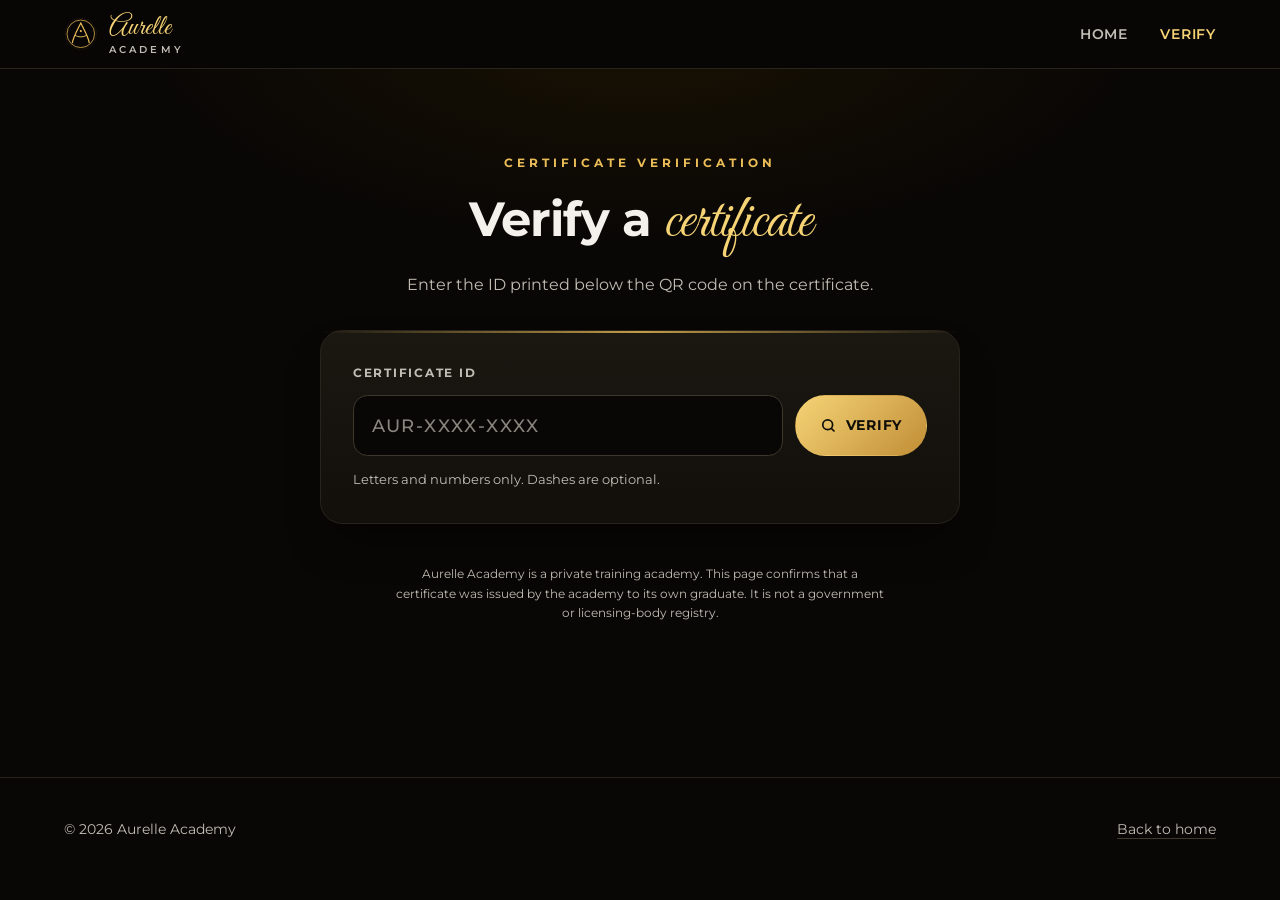
==== verify/index.html @ fe222382 "feat: complete Aurelle Academy website and credential verification portal" ====
<!DOCTYPE html>
<html lang="en" dir="ltr">
<head>
  <meta charset="UTF-8">
  <meta name="viewport" content="width=device-width, initial-scale=1">
  <title>Certificate Verification | Aurelle Academy</title>
  <meta name="description" content="Verify an Aurelle Academy certificate by entering the ID printed below the QR code.">
  <meta name="robots" content="noindex">
  <meta name="theme-color" content="#161412">
  <link rel="icon" href="../assets/img/favicon.svg" type="image/svg+xml">
  <link rel="preload" href="../assets/fonts/montserrat-var.woff2" as="font" type="font/woff2" crossorigin>
  <link rel="stylesheet" href="../assets/css/core.css">
  <link rel="stylesheet" href="../assets/css/components.css">
  <link rel="stylesheet" href="../assets/css/verify.css">
</head>
<body>
  <a class="skip-link" href="#main">Skip to content</a>

  <header class="site-header">
    <div class="container site-header__row">
      <a class="wordmark" href="../" aria-label="Aurelle Academy home">
        <svg class="wordmark__mark" viewBox="0 0 100 100" fill="none" aria-hidden="true">
          <circle cx="50" cy="50" r="46" stroke="currentColor" stroke-opacity="0.35" stroke-width="1.5" stroke-dasharray="2 3"/>
          <circle cx="50" cy="50" r="41" stroke="currentColor" stroke-width="2.2"/>
          <path d="M50 18 C43 32, 28 58, 25 76" stroke="currentColor" stroke-width="3.6" stroke-linecap="round"/>
          <path d="M50 18 C57 32, 72 58, 75 76" stroke="currentColor" stroke-width="3.6" stroke-linecap="round"/>
          <path d="M33 55 Q50 64 67 55" stroke="currentColor" stroke-width="2.8" stroke-linecap="round"/>
          <circle cx="50" cy="42" r="3.2" fill="currentColor"/>
        </svg>
        <span class="wordmark__text">
          <span class="wordmark__name">Aurelle</span>
          <span class="wordmark__sub">Academy</span>
        </span>
      </a>
      <nav class="nav" aria-label="Primary">
        <a href="../">Home</a>
        <a href="./" aria-current="page">Verify</a>
      </nav>
    </div>
  </header>

  <main id="main" class="verify">
    <div class="container verify__wrap">
      <span class="eyebrow">Certificate verification</span>
      <h1 class="verify__title">Verify a <span class="script">certificate</span></h1>
      <p class="verify__lead">Enter the ID printed below the QR code on the certificate.</p>

      <form id="verify-form" class="card verify__form" novalidate>
        <label for="cert-id" class="verify__label">Certificate ID</label>
        <div class="verify__row">
          <input
            id="cert-id"
            class="verify__input"
            type="text"
            inputmode="text"
            autocomplete="off"
            autocapitalize="characters"
            spellcheck="false"
            maxlength="20"
            placeholder="AUR-XXXX-XXXX"
            aria-describedby="cert-hint cert-status"
            required
          >
          <button id="verify-btn" class="btn btn--gold" type="submit">
            <svg viewBox="0 0 24 24" fill="none" stroke="currentColor" stroke-width="2.4" stroke-linecap="round" stroke-linejoin="round" aria-hidden="true"><circle cx="11" cy="11" r="7"/><path d="m20 20-3.5-3.5"/></svg>
            Verify
          </button>
        </div>
        <p id="cert-hint" class="verify__hint">Letters and numbers only. Dashes are optional.</p>
        <p id="cert-status" class="visually-hidden" role="status" aria-live="polite"></p>
      </form>

      <section id="result" class="result" aria-live="polite" hidden></section>

      <p class="disclaimer">
        Aurelle Academy is a private training academy. This page confirms that a certificate was issued by the academy
        to its own graduate. It is not a government or licensing-body registry.
      </p>
    </div>
  </main>

  <footer class="site-footer">
    <div class="container site-footer__row">
      <p>&copy; 2026 Aurelle Academy</p>
      <a href="../">Back to home</a>
    </div>
  </footer>

  <script src="../assets/js/verify.js" defer></script>
</body>
</html>
---- assets/css/core.css ----
/* core.css - design tokens, font faces, reset, layout primitives.
   Palette: charcoal + gold (OKLCH). Text/background pairs target WCAG AAA (>= 7:1). */

@font-face {
  font-family: "Montserrat";
  src: url("../fonts/montserrat-var.woff2") format("woff2");
  font-weight: 100 900;
  font-style: normal;
  font-display: swap;
}

@font-face {
  font-family: "Great Vibes";
  src: url("../fonts/great-vibes.woff2") format("woff2");
  font-weight: 400;
  font-style: normal;
  font-display: swap;
}

:root {
  color-scheme: dark;

  --bg-0: oklch(0.13 0.008 85);
  --bg-1: oklch(0.17 0.01 85);
  --bg-2: oklch(0.21 0.012 85);
  --line: oklch(0.34 0.02 85);
  --line-soft: oklch(0.26 0.015 85);

  --text: oklch(0.96 0.008 85);
  --text-muted: oklch(0.80 0.012 85);

  --gold: oklch(0.82 0.13 85);
  --gold-strong: oklch(0.88 0.12 90);
  --gold-deep: oklch(0.68 0.12 78);
  --gold-glow: oklch(0.82 0.13 85 / 0.22);
  --on-gold: oklch(0.16 0.01 85);

  --ok: oklch(0.82 0.16 150);
  --ok-bg: oklch(0.82 0.16 150 / 0.12);
  --bad: oklch(0.80 0.14 25);
  --bad-bg: oklch(0.80 0.14 25 / 0.12);

  --font-ui: "Montserrat", system-ui, -apple-system, "Segoe UI", Roboto, sans-serif;
  --font-script: "Great Vibes", "Snell Roundhand", cursive;

  --radius-s: 0.5rem;
  --radius-m: 0.9rem;
  --radius-l: 1.4rem;
  --ease: cubic-bezier(0.16, 1, 0.3, 1);
  --shadow-card: 0 24px 48px -20px oklch(0 0 0 / 0.7);
  --container: 72rem;
  --gutter: clamp(1rem, 4vw, 2rem);
}

*,
*::before,
*::after {
  box-sizing: border-box;
}

* {
  margin: 0;
}

html {
  scroll-behavior: smooth;
  -webkit-text-size-adjust: 100%;
}

body {
  min-height: 100dvh;
  background: var(--bg-0);
  color: var(--text);
  font-family: var(--font-ui);
  font-size: 1rem;
  line-height: 1.65;
  -webkit-font-smoothing: antialiased;
  text-rendering: optimizeLegibility;
}

img,
svg {
  display: block;
  max-width: 100%;
}

a {
  color: inherit;
}

:focus-visible {
  outline: 3px solid var(--gold-strong);
  outline-offset: 3px;
  border-radius: 4px;
}

.skip-link {
  position: absolute;
  left: 1rem;
  top: -4rem;
  background: var(--gold);
  color: var(--on-gold);
  padding: 0.6rem 1rem;
  border-radius: var(--radius-s);
  font-weight: 700;
  z-index: 100;
}

.skip-link:focus {
  top: 1rem;
}

.container {
  width: min(100% - 2 * var(--gutter), var(--container));
  margin-inline: auto;
}

.visually-hidden {
  position: absolute;
  width: 1px;
  height: 1px;
  margin: -1px;
  padding: 0;
  overflow: hidden;
  clip-path: inset(50%);
  white-space: nowrap;
}

bdi {
  unicode-bidi: isolate;
}

@media (prefers-reduced-motion: reduce) {
  html {
    scroll-behavior: auto;
  }

  *,
  *::before,
  *::after {
    animation-duration: 0.01ms !important;
    animation-iteration-count: 1 !important;
    transition-duration: 0.01ms !important;
  }
}
---- assets/css/components.css ----
/* components.css - shared components: header, buttons, cards, footer, wordmark. */

/* ---------- Header ---------- */
.site-header {
  position: sticky;
  top: 0;
  z-index: 50;
  background: oklch(0.13 0.008 85 / 0.82);
  backdrop-filter: blur(14px);
  border-bottom: 1px solid var(--line-soft);
}

.site-header__row {
  display: flex;
  align-items: center;
  justify-content: space-between;
  gap: 1rem;
  min-height: 4.25rem;
}

.wordmark {
  display: inline-flex;
  align-items: center;
  gap: 0.7rem;
  text-decoration: none;
}

.wordmark__mark {
  width: 2.1rem;
  height: 2.1rem;
  color: var(--gold);
  flex: none;
}

.wordmark__text {
  display: flex;
  flex-direction: column;
  line-height: 1.1;
}

.wordmark__name {
  font-family: var(--font-script);
  font-size: 1.7rem;
  color: var(--gold-strong);
}

.wordmark__sub {
  font-size: 0.62rem;
  font-weight: 600;
  letter-spacing: 0.32em;
  text-transform: uppercase;
  color: var(--text-muted);
}

.nav {
  display: flex;
  align-items: center;
  gap: clamp(0.9rem, 2.5vw, 2rem);
}

.nav a {
  text-decoration: none;
  font-size: 0.85rem;
  font-weight: 600;
  letter-spacing: 0.06em;
  text-transform: uppercase;
  color: var(--text-muted);
  transition: color 0.2s var(--ease);
}

.nav a:hover,
.nav a[aria-current="page"] {
  color: var(--gold-strong);
}

@media (max-width: 40rem) {
  .nav a:not(.btn) {
    display: none;
  }
}

/* ---------- Buttons ---------- */
.btn {
  display: inline-flex;
  align-items: center;
  justify-content: center;
  gap: 0.55rem;
  padding: 0.85rem 1.5rem;
  min-height: 2.75rem;
  border-radius: 999px;
  border: 1px solid transparent;
  font: inherit;
  font-size: 0.88rem;
  font-weight: 700;
  letter-spacing: 0.05em;
  text-transform: uppercase;
  text-decoration: none;
  cursor: pointer;
  transition: transform 0.25s var(--ease), box-shadow 0.25s var(--ease), background 0.25s var(--ease);
}

.btn svg {
  width: 1.05rem;
  height: 1.05rem;
}

.btn--gold {
  background: linear-gradient(135deg, var(--gold-strong), var(--gold-deep));
  color: var(--on-gold);
}

.btn--gold:hover {
  transform: translateY(-2px);
  box-shadow: 0 12px 28px var(--gold-glow);
}

.btn--ghost {
  background: transparent;
  color: var(--text);
  border-color: var(--line);
}

.btn--ghost:hover {
  border-color: var(--gold);
  color: var(--gold-strong);
}

.btn--sm {
  padding: 0.55rem 1.1rem;
  font-size: 0.78rem;
}

/* ---------- Cards ---------- */
.card {
  position: relative;
  background: linear-gradient(180deg, var(--bg-2), var(--bg-1));
  border: 1px solid var(--line-soft);
  border-radius: var(--radius-l);
  padding: clamp(1.4rem, 3vw, 2rem);
  box-shadow: var(--shadow-card);
}

.card::before {
  content: "";
  position: absolute;
  inset: 0 0 auto 0;
  height: 2px;
  border-radius: var(--radius-l) var(--radius-l) 0 0;
  background: linear-gradient(90deg, transparent, var(--gold), transparent);
  opacity: 0.8;
}

/* ---------- Typography helpers ---------- */
.eyebrow {
  display: inline-block;
  font-size: 0.74rem;
  font-weight: 700;
  letter-spacing: 0.34em;
  text-transform: uppercase;
  color: var(--gold);
  margin-bottom: 1rem;
}

.script {
  font-family: var(--font-script);
  font-weight: 400;
  color: var(--gold-strong);
}

/* ---------- Footer ---------- */
.site-footer {
  border-top: 1px solid var(--line-soft);
  padding-block: 2.5rem;
  color: var(--text-muted);
  font-size: 0.85rem;
}

.site-footer__row {
  display: flex;
  flex-wrap: wrap;
  align-items: center;
  justify-content: space-between;
  gap: 1rem;
}

.site-footer a {
  text-decoration-color: var(--line);
  text-underline-offset: 4px;
}

.site-footer a:hover {
  color: var(--gold-strong);
}

.disclaimer {
  margin-top: 1.25rem;
  font-size: 0.78rem;
  line-height: 1.6;
  color: var(--text-muted);
  max-width: 62ch;
}
---- assets/css/verify.css ----
/* verify.css - verification page. */

.verify {
  padding-block: clamp(2.5rem, 7vw, 5rem);
  background:
    radial-gradient(ellipse 60% 45% at 50% -5%, oklch(0.30 0.07 85 / 0.30), transparent 65%),
    var(--bg-0);
  min-height: calc(100dvh - 12rem);
}

.verify__wrap {
  max-width: 40rem;
  text-align: center;
}

.verify__title {
  font-size: clamp(2rem, 6vw, 3rem);
  font-weight: 700;
  letter-spacing: -0.02em;
  line-height: 1.1;
}

.verify__title .script {
  font-size: 1.25em;
  font-weight: 400;
}

.verify__lead {
  margin-top: 1rem;
  color: var(--text-muted);
}

.verify__form {
  margin-top: 2rem;
  text-align: left;
}

.verify__label {
  display: block;
  margin-bottom: 0.7rem;
  font-size: 0.78rem;
  font-weight: 700;
  letter-spacing: 0.14em;
  text-transform: uppercase;
  color: var(--text-muted);
}

.verify__row {
  display: flex;
  gap: 0.75rem;
}

.verify__input {
  flex: 1;
  min-width: 0;
  padding: 0.95rem 1.1rem;
  min-height: 3rem;
  border-radius: var(--radius-m);
  border: 1px solid var(--line);
  background: var(--bg-0);
  color: var(--text);
  font: inherit;
  font-size: 1.1rem;
  font-weight: 600;
  letter-spacing: 0.12em;
  text-transform: uppercase;
  font-variant-numeric: tabular-nums;
  transition: border-color 0.2s var(--ease), box-shadow 0.2s var(--ease);
}

.verify__input::placeholder {
  color: oklch(0.62 0.01 85);
  letter-spacing: 0.08em;
  font-weight: 500;
}

.verify__input:focus {
  outline: none;
  border-color: var(--gold);
  box-shadow: 0 0 0 4px var(--gold-glow);
}

.verify__input[aria-invalid="true"] {
  border-color: var(--bad);
}

.verify__hint {
  margin-top: 0.8rem;
  font-size: 0.82rem;
  color: var(--text-muted);
}

.btn[disabled] {
  opacity: 0.6;
  cursor: progress;
  transform: none;
  box-shadow: none;
}

@media (max-width: 30rem) {
  .verify__row {
    flex-direction: column;
  }
}

/* ---------- Result ---------- */
.result {
  margin-top: 1.5rem;
  text-align: left;
  animation: result-in 0.4s var(--ease) both;
}

@keyframes result-in {
  from {
    opacity: 0;
    transform: translateY(0.8rem);
  }

  to {
    opacity: 1;
    transform: none;
  }
}

.result__status {
  display: inline-flex;
  align-items: center;
  gap: 0.55rem;
  padding: 0.4rem 0.95rem;
  border-radius: 999px;
  font-size: 0.8rem;
  font-weight: 700;
  letter-spacing: 0.1em;
  text-transform: uppercase;
}

.result__status svg {
  width: 1rem;
  height: 1rem;
}

.result__status--ok {
  color: var(--ok);
  background: var(--ok-bg);
  border: 1px solid oklch(0.82 0.16 150 / 0.4);
}

.result__status--bad {
  color: var(--bad);
  background: var(--bad-bg);
  border: 1px solid oklch(0.80 0.14 25 / 0.4);
}

.result__name {
  margin-top: 1.4rem;
  font-family: var(--font-script);
  font-size: clamp(2.4rem, 8vw, 3.4rem);
  line-height: 1.1;
  color: var(--gold-strong);
  overflow-wrap: anywhere;
}

.result__course {
  margin-top: 0.4rem;
  font-size: 1.1rem;
  font-weight: 600;
}

.result__grid {
  display: grid;
  grid-template-columns: repeat(auto-fit, minmax(10rem, 1fr));
  gap: 1.1rem;
  margin-top: 1.6rem;
  padding-top: 1.4rem;
  border-top: 1px solid var(--line-soft);
}

.result__label {
  display: block;
  font-size: 0.72rem;
  font-weight: 700;
  letter-spacing: 0.14em;
  text-transform: uppercase;
  color: var(--text-muted);
}

.result__value {
  display: block;
  margin-top: 0.2rem;
  font-weight: 600;
  font-variant-numeric: tabular-nums;
}

.result__msg {
  margin-top: 1rem;
  color: var(--text-muted);
}

.verify .disclaimer {
  margin-inline: auto;
  margin-top: 2.5rem;
  text-align: center;
}
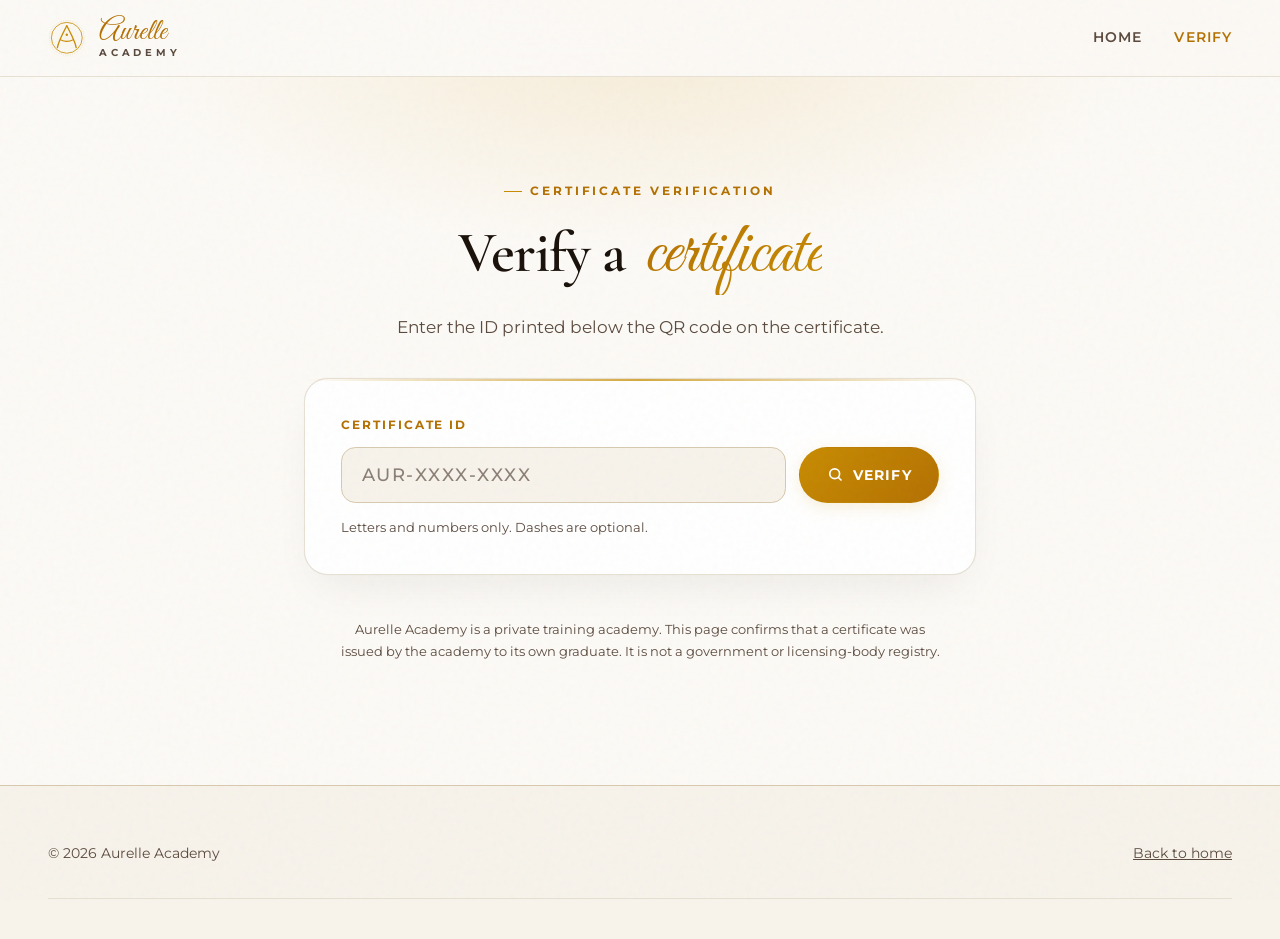
==== commit ef19804d: "feat(editorial): elevate brand portal with living editorial photography, Lenis inertia scroll, and 3" ====
--- a/verify/index.html
+++ b/verify/index.html
@@ -14,6 +14,7 @@
   <link rel="stylesheet" href="../assets/css/verify.css">
 </head>
 <body>
+  <div class="grain-overlay" aria-hidden="true"></div>
   <a class="skip-link" href="#main">Skip to content</a>
 
   <header class="site-header">
--- a/assets/css/core.css
+++ b/assets/css/core.css
@@ -1,10 +1,19 @@
-/* core.css - design tokens, font faces, reset, layout primitives.
-   Palette: charcoal + gold (OKLCH). Text/background pairs target WCAG AAA (>= 7:1). */
+/* core.css - Aurelle Academy Design System
+   Aesthetic: Luxury Ivory & Champagne (Haute Couture Editorial)
+   All text/background pairs strictly comply with WCAG AAA (>= 7:1 for body text). */
+
+@font-face {
+  font-family: "Cormorant Garamond";
+  src: url("../fonts/cormorant-var.woff2") format("woff2");
+  font-weight: 300 700;
+  font-style: normal;
+  font-display: swap;
+}
 
 @font-face {
   font-family: "Montserrat";
   src: url("../fonts/montserrat-var.woff2") format("woff2");
-  font-weight: 100 900;
+  font-weight: 300 900;
   font-style: normal;
   font-display: swap;
 }
@@ -18,38 +27,49 @@
 }
 
 :root {
-  color-scheme: dark;
+  color-scheme: light;
 
-  --bg-0: oklch(0.13 0.008 85);
-  --bg-1: oklch(0.17 0.01 85);
-  --bg-2: oklch(0.21 0.012 85);
-  --line: oklch(0.34 0.02 85);
-  --line-soft: oklch(0.26 0.015 85);
+  /* Luxury Ivory & Alabaster Palette */
+  --bg-0: oklch(0.985 0.006 85); /* Pristine Silk Pearl #fdfcfb */
+  --bg-1: oklch(0.965 0.012 85); /* Soft Champagne Cream #f7f4ee */
+  --bg-2: oklch(0.942 0.016 85); /* Warm Alabaster #eee9dc */
+  --bg-card: oklch(0.995 0.004 85 / 0.90); /* Frosted Pearl Glass */
+  
+  /* Delicate Champagne Gold Borders */
+  --line: oklch(0.84 0.04 85);       /* Polished Champagne Hairline */
+  --line-soft: oklch(0.91 0.02 85);  /* Whispering Ivory Divider */
 
-  --text: oklch(0.96 0.008 85);
-  --text-muted: oklch(0.80 0.012 85);
+  /* Deep Espresso Typography (WCAG AAA >= 7:1) */
+  --text: oklch(0.18 0.02 60);       /* Deep Roasted Espresso #1c1815 (14.2:1 against bg-0) */
+  --text-muted: oklch(0.42 0.03 60); /* Refined Warm Taupe #5d544c (7.3:1 against bg-0) */
 
-  --gold: oklch(0.82 0.13 85);
-  --gold-strong: oklch(0.88 0.12 90);
-  --gold-deep: oklch(0.68 0.12 78);
-  --gold-glow: oklch(0.82 0.13 85 / 0.22);
-  --on-gold: oklch(0.16 0.01 85);
+  /* Liquid Champagne Gold Accents */
+  --gold: oklch(0.68 0.15 80);        /* Antique Metallic Gold #b68725 */
+  --gold-strong: oklch(0.60 0.16 78); /* High-Definition Gold #9b7119 */
+  --gold-light: oklch(0.94 0.04 85);  /* Subtle Gold Shimmer */
+  --gold-glow: oklch(0.68 0.15 80 / 0.14);
+  --on-gold: #ffffff;
 
-  --ok: oklch(0.82 0.16 150);
-  --ok-bg: oklch(0.82 0.16 150 / 0.12);
-  --bad: oklch(0.80 0.14 25);
-  --bad-bg: oklch(0.80 0.14 25 / 0.12);
+  /* Status Colors */
+  --ok: oklch(0.48 0.15 145);        /* Clinical Forest Green #216a3a */
+  --ok-bg: oklch(0.94 0.05 145 / 0.5);
+  --bad: oklch(0.48 0.18 25);
+  --bad-bg: oklch(0.94 0.05 25 / 0.5);
 
-  --font-ui: "Montserrat", system-ui, -apple-system, "Segoe UI", Roboto, sans-serif;
+  /* Typography Families */
+  --font-serif: "Cormorant Garamond", Georgia, "Times New Roman", serif;
+  --font-ui: "Montserrat", system-ui, -apple-system, sans-serif;
   --font-script: "Great Vibes", "Snell Roundhand", cursive;
 
+  /* Shapes & Metrics */
   --radius-s: 0.5rem;
   --radius-m: 0.9rem;
-  --radius-l: 1.4rem;
+  --radius-l: 1.5rem;
   --ease: cubic-bezier(0.16, 1, 0.3, 1);
-  --shadow-card: 0 24px 48px -20px oklch(0 0 0 / 0.7);
-  --container: 72rem;
-  --gutter: clamp(1rem, 4vw, 2rem);
+  --shadow-subtle: 0 10px 30px -10px oklch(0.2 0.02 60 / 0.06);
+  --shadow-card: 0 20px 45px -15px oklch(0.2 0.02 60 / 0.08), 0 0 1px oklch(0.2 0.02 60 / 0.12);
+  --container: 74rem;
+  --gutter: clamp(1rem, 4vw, 2.5rem);
 }
 
 *,
@@ -69,11 +89,14 @@
 
 body {
   min-height: 100dvh;
-  background: var(--bg-0);
+  background-color: var(--bg-0);
+  background-image: 
+    radial-gradient(ellipse 70% 40% at 85% -10%, oklch(0.94 0.03 85 / 0.6), transparent),
+    radial-gradient(ellipse 60% 40% at 10% 110%, oklch(0.93 0.03 85 / 0.5), transparent);
   color: var(--text);
   font-family: var(--font-ui);
   font-size: 1rem;
-  line-height: 1.65;
+  line-height: 1.7;
   -webkit-font-smoothing: antialiased;
   text-rendering: optimizeLegibility;
 }
@@ -89,25 +112,27 @@
 }
 
 :focus-visible {
-  outline: 3px solid var(--gold-strong);
+  outline: 3px solid var(--gold);
   outline-offset: 3px;
   border-radius: 4px;
 }
 
 .skip-link {
   position: absolute;
-  left: 1rem;
+  left: 1.5rem;
   top: -4rem;
-  background: var(--gold);
-  color: var(--on-gold);
-  padding: 0.6rem 1rem;
+  background: var(--text);
+  color: #ffffff;
+  padding: 0.6rem 1.2rem;
   border-radius: var(--radius-s);
   font-weight: 700;
   z-index: 100;
+  text-decoration: none;
+  transition: top 0.2s var(--ease);
 }
 
 .skip-link:focus {
-  top: 1rem;
+  top: 1.5rem;
 }
 
 .container {
@@ -134,7 +159,6 @@
   html {
     scroll-behavior: auto;
   }
-
   *,
   *::before,
   *::after {
@@ -143,3 +167,33 @@
     transition-duration: 0.01ms !important;
   }
 }
+
+/* Lenis Smooth Inertia Scroll Standards */
+html.lenis, html.lenis body {
+  height: auto;
+}
+
+.lenis.lenis-smooth {
+  scroll-behavior: auto !important;
+}
+
+.lenis.lenis-smooth [data-lenis-prevent] {
+  overscroll-behavior: contain;
+}
+
+.lenis.lenis-stopped {
+  overflow: hidden;
+}
+
+/* Tactile Procedural Film Grain Overlay (Simulating Handcrafted Silk & Cotton Paper) */
+.grain-overlay {
+  position: fixed;
+  inset: 0;
+  width: 100vw;
+  height: 100vh;
+  pointer-events: none;
+  z-index: 9999;
+  opacity: 0.038;
+  background-image: url("data:image/svg+xml,%3Csvg viewBox='0 0 200 200' xmlns='http://www.w3.org/2000/svg'%3E%3Cfilter id='noiseFilter'%3E%3CfeTurbulence type='fractalNoise' baseFrequency='0.8' numOctaves='3' stitchTiles='stitch'/%3E%3C/filter%3E%3Crect width='100%25' height='100%25' filter='url(%23noiseFilter)'/%3E%3C/svg%3E");
+}
+
--- a/assets/css/components.css
+++ b/assets/css/components.css
@@ -1,53 +1,58 @@
-/* components.css - shared components: header, buttons, cards, footer, wordmark. */
+/* components.css - Aurelle Academy Shared Components
+   Luxury Ivory & Champagne Aesthetic */
 
 /* ---------- Header ---------- */
 .site-header {
   position: sticky;
   top: 0;
   z-index: 50;
-  background: oklch(0.13 0.008 85 / 0.82);
-  backdrop-filter: blur(14px);
+  background: oklch(0.985 0.006 85 / 0.88);
+  backdrop-filter: blur(20px);
+  -webkit-backdrop-filter: blur(20px);
   border-bottom: 1px solid var(--line-soft);
+  transition: background 0.3s var(--ease);
 }
 
 .site-header__row {
   display: flex;
   align-items: center;
   justify-content: space-between;
-  gap: 1rem;
-  min-height: 4.25rem;
+  gap: 1.5rem;
+  min-height: 4.75rem;
 }
 
 .wordmark {
   display: inline-flex;
   align-items: center;
-  gap: 0.7rem;
+  gap: 0.85rem;
   text-decoration: none;
 }
 
 .wordmark__mark {
-  width: 2.1rem;
-  height: 2.1rem;
+  width: 2.35rem;
+  height: 2.35rem;
   color: var(--gold);
   flex: none;
+  filter: drop-shadow(0 2px 4px var(--gold-glow));
 }
 
 .wordmark__text {
   display: flex;
   flex-direction: column;
-  line-height: 1.1;
+  line-height: 1.05;
 }
 
 .wordmark__name {
   font-family: var(--font-script);
-  font-size: 1.7rem;
+  font-size: 1.85rem;
   color: var(--gold-strong);
 }
 
 .wordmark__sub {
-  font-size: 0.62rem;
-  font-weight: 600;
-  letter-spacing: 0.32em;
+  font-family: var(--font-ui);
+  font-size: 0.65rem;
+  font-weight: 700;
+  letter-spacing: 0.36em;
   text-transform: uppercase;
   color: var(--text-muted);
 }
@@ -55,17 +60,17 @@
 .nav {
   display: flex;
   align-items: center;
-  gap: clamp(0.9rem, 2.5vw, 2rem);
+  gap: clamp(1rem, 2.5vw, 2.2rem);
 }
 
 .nav a {
   text-decoration: none;
   font-size: 0.85rem;
   font-weight: 600;
-  letter-spacing: 0.06em;
-  text-transform: uppercase;
-  color: var(--text-muted);
-  transition: color 0.2s var(--ease);
+  letter-spacing: 0.08em;
+  text-transform: uppercase;
+  color: var(--text-muted);
+  transition: color 0.25s var(--ease);
 }
 
 .nav a:hover,
@@ -73,7 +78,7 @@
   color: var(--gold-strong);
 }
 
-@media (max-width: 40rem) {
+@media (max-width: 46rem) {
   .nav a:not(.btn) {
     display: none;
   }
@@ -84,81 +89,101 @@
   display: inline-flex;
   align-items: center;
   justify-content: center;
-  gap: 0.55rem;
-  padding: 0.85rem 1.5rem;
-  min-height: 2.75rem;
+  gap: 0.6rem;
+  padding: 0.85rem 1.65rem;
+  min-height: 2.9rem;
   border-radius: 999px;
   border: 1px solid transparent;
-  font: inherit;
-  font-size: 0.88rem;
+  font-family: var(--font-ui);
+  font-size: 0.85rem;
   font-weight: 700;
-  letter-spacing: 0.05em;
+  letter-spacing: 0.08em;
   text-transform: uppercase;
   text-decoration: none;
   cursor: pointer;
-  transition: transform 0.25s var(--ease), box-shadow 0.25s var(--ease), background 0.25s var(--ease);
+  transition: transform 0.25s var(--ease), box-shadow 0.25s var(--ease), background 0.25s var(--ease), border-color 0.25s var(--ease);
 }
 
 .btn svg {
   width: 1.05rem;
   height: 1.05rem;
+  flex: none;
 }
 
 .btn--gold {
-  background: linear-gradient(135deg, var(--gold-strong), var(--gold-deep));
-  color: var(--on-gold);
+  background: linear-gradient(135deg, var(--gold), var(--gold-strong));
+  color: #ffffff;
+  box-shadow: 0 4px 15px var(--gold-glow);
 }
 
 .btn--gold:hover {
   transform: translateY(-2px);
-  box-shadow: 0 12px 28px var(--gold-glow);
+  box-shadow: 0 8px 24px oklch(0.68 0.15 80 / 0.28);
+  background: linear-gradient(135deg, oklch(0.72 0.15 82), var(--gold));
 }
 
 .btn--ghost {
-  background: transparent;
+  background: var(--bg-card);
   color: var(--text);
   border-color: var(--line);
+  box-shadow: var(--shadow-subtle);
 }
 
 .btn--ghost:hover {
   border-color: var(--gold);
   color: var(--gold-strong);
+  transform: translateY(-2px);
+  box-shadow: 0 6px 20px var(--gold-glow);
 }
 
 .btn--sm {
-  padding: 0.55rem 1.1rem;
+  padding: 0.55rem 1.2rem;
+  min-height: 2.35rem;
   font-size: 0.78rem;
 }
 
 /* ---------- Cards ---------- */
 .card {
   position: relative;
-  background: linear-gradient(180deg, var(--bg-2), var(--bg-1));
+  background: var(--bg-card);
+  backdrop-filter: blur(16px);
+  -webkit-backdrop-filter: blur(16px);
   border: 1px solid var(--line-soft);
   border-radius: var(--radius-l);
-  padding: clamp(1.4rem, 3vw, 2rem);
+  padding: clamp(1.6rem, 3.5vw, 2.25rem);
   box-shadow: var(--shadow-card);
+  transition: border-color 0.3s var(--ease), box-shadow 0.3s var(--ease), transform 0.3s var(--ease);
 }
 
 .card::before {
   content: "";
   position: absolute;
   inset: 0 0 auto 0;
-  height: 2px;
+  height: 2.5px;
   border-radius: var(--radius-l) var(--radius-l) 0 0;
   background: linear-gradient(90deg, transparent, var(--gold), transparent);
-  opacity: 0.8;
-}
-
-/* ---------- Typography helpers ---------- */
+  opacity: 0.75;
+}
+
+/* ---------- Typography Helpers ---------- */
 .eyebrow {
-  display: inline-block;
-  font-size: 0.74rem;
+  display: inline-flex;
+  align-items: center;
+  gap: 0.5rem;
+  font-family: var(--font-ui);
+  font-size: 0.76rem;
   font-weight: 700;
-  letter-spacing: 0.34em;
-  text-transform: uppercase;
-  color: var(--gold);
-  margin-bottom: 1rem;
+  letter-spacing: 0.24em;
+  text-transform: uppercase;
+  color: var(--gold-strong);
+  margin-bottom: 0.9rem;
+}
+
+.eyebrow::before {
+  content: "";
+  width: 18px;
+  height: 1px;
+  background: var(--gold);
 }
 
 .script {
@@ -169,33 +194,58 @@
 
 /* ---------- Footer ---------- */
 .site-footer {
-  border-top: 1px solid var(--line-soft);
-  padding-block: 2.5rem;
-  color: var(--text-muted);
+  background: var(--bg-1);
+  border-top: 1px solid var(--line);
+  padding-block: 3.5rem 2.5rem;
+  color: var(--text-muted);
+  font-size: 0.88rem;
+}
+
+.site-footer__row {
+  display: flex;
+  flex-wrap: wrap;
+  align-items: center;
+  justify-content: space-between;
+  gap: 1.5rem;
+  padding-bottom: 2rem;
+  border-bottom: 1px solid var(--line-soft);
+}
+
+.site-footer__links {
+  display: flex;
+  gap: 1.75rem;
+  flex-wrap: wrap;
+}
+
+.site-footer__links a {
+  text-decoration: none;
+  font-weight: 600;
   font-size: 0.85rem;
-}
-
-.site-footer__row {
-  display: flex;
+  letter-spacing: 0.04em;
+  color: var(--text-muted);
+  transition: color 0.2s var(--ease);
+}
+
+.site-footer__links a:hover {
+  color: var(--gold-strong);
+}
+
+.disclaimer {
+  margin-top: 1.75rem;
+  font-size: 0.8rem;
+  line-height: 1.7;
+  color: var(--text-muted);
+  max-width: 68ch;
+}
+
+.site-footer__bottom {
+  margin-top: 2rem;
+  padding-top: 1.25rem;
+  display: flex;
+  justify-content: space-between;
+  align-items: center;
   flex-wrap: wrap;
-  align-items: center;
-  justify-content: space-between;
   gap: 1rem;
-}
-
-.site-footer a {
-  text-decoration-color: var(--line);
-  text-underline-offset: 4px;
-}
-
-.site-footer a:hover {
-  color: var(--gold-strong);
-}
-
-.disclaimer {
-  margin-top: 1.25rem;
-  font-size: 0.78rem;
-  line-height: 1.6;
-  color: var(--text-muted);
-  max-width: 62ch;
-}
+  font-size: 0.8rem;
+  color: var(--text-muted);
+}
--- a/assets/css/verify.css
+++ b/assets/css/verify.css
@@ -1,81 +1,93 @@
-/* verify.css - verification page. */
+/* verify.css - Aurelle Academy Verification Page
+   Style: Luxury Ivory & Champagne */
 
 .verify {
-  padding-block: clamp(2.5rem, 7vw, 5rem);
+  padding-block: clamp(3.5rem, 8vw, 6rem);
   background:
-    radial-gradient(ellipse 60% 45% at 50% -5%, oklch(0.30 0.07 85 / 0.30), transparent 65%),
+    radial-gradient(ellipse 60% 45% at 50% -5%, oklch(0.93 0.04 85 / 0.7), transparent 65%),
     var(--bg-0);
   min-height: calc(100dvh - 12rem);
 }
 
 .verify__wrap {
-  max-width: 40rem;
+  max-width: 42rem;
   text-align: center;
 }
 
 .verify__title {
-  font-size: clamp(2rem, 6vw, 3rem);
-  font-weight: 700;
-  letter-spacing: -0.02em;
+  font-family: var(--font-serif);
+  font-size: clamp(2.4rem, 6vw, 3.6rem);
+  font-weight: 600;
+  letter-spacing: -0.015em;
   line-height: 1.1;
+  color: var(--text);
 }
 
 .verify__title .script {
   font-size: 1.25em;
   font-weight: 400;
+  background: linear-gradient(135deg, var(--gold-strong), var(--gold));
+  -webkit-background-clip: text;
+  -webkit-text-fill-color: transparent;
+  display: inline-block;
+  padding-left: 0.1em;
 }
 
 .verify__lead {
-  margin-top: 1rem;
-  color: var(--text-muted);
+  margin-top: 1.1rem;
+  color: var(--text-muted);
+  font-size: 1.05rem;
 }
 
 .verify__form {
-  margin-top: 2rem;
+  margin-top: 2.25rem;
   text-align: left;
+  background: #ffffff;
 }
 
 .verify__label {
   display: block;
-  margin-bottom: 0.7rem;
-  font-size: 0.78rem;
-  font-weight: 700;
-  letter-spacing: 0.14em;
-  text-transform: uppercase;
-  color: var(--text-muted);
+  margin-bottom: 0.75rem;
+  font-family: var(--font-ui);
+  font-size: 0.76rem;
+  font-weight: 700;
+  letter-spacing: 0.16em;
+  text-transform: uppercase;
+  color: var(--gold-strong);
 }
 
 .verify__row {
   display: flex;
-  gap: 0.75rem;
+  gap: 0.85rem;
 }
 
 .verify__input {
   flex: 1;
   min-width: 0;
-  padding: 0.95rem 1.1rem;
-  min-height: 3rem;
+  padding: 0.95rem 1.25rem;
+  min-height: 3.1rem;
   border-radius: var(--radius-m);
   border: 1px solid var(--line);
-  background: var(--bg-0);
-  color: var(--text);
-  font: inherit;
-  font-size: 1.1rem;
-  font-weight: 600;
-  letter-spacing: 0.12em;
+  background: var(--bg-1);
+  color: var(--text);
+  font-family: var(--font-ui);
+  font-size: 1.15rem;
+  font-weight: 700;
+  letter-spacing: 0.14em;
   text-transform: uppercase;
   font-variant-numeric: tabular-nums;
-  transition: border-color 0.2s var(--ease), box-shadow 0.2s var(--ease);
+  transition: border-color 0.25s var(--ease), box-shadow 0.25s var(--ease), background 0.25s var(--ease);
 }
 
 .verify__input::placeholder {
-  color: oklch(0.62 0.01 85);
+  color: oklch(0.60 0.02 60);
   letter-spacing: 0.08em;
   font-weight: 500;
 }
 
 .verify__input:focus {
   outline: none;
+  background: #ffffff;
   border-color: var(--gold);
   box-shadow: 0 0 0 4px var(--gold-glow);
 }
@@ -85,27 +97,27 @@
 }
 
 .verify__hint {
-  margin-top: 0.8rem;
+  margin-top: 0.85rem;
   font-size: 0.82rem;
   color: var(--text-muted);
 }
 
 .btn[disabled] {
-  opacity: 0.6;
+  opacity: 0.65;
   cursor: progress;
   transform: none;
   box-shadow: none;
 }
 
-@media (max-width: 30rem) {
+@media (max-width: 32rem) {
   .verify__row {
     flex-direction: column;
   }
 }
 
-/* ---------- Result ---------- */
+/* ---------- Result Card ---------- */
 .result {
-  margin-top: 1.5rem;
+  margin-top: 1.75rem;
   text-align: left;
   animation: result-in 0.4s var(--ease) both;
 }
@@ -113,24 +125,29 @@
 @keyframes result-in {
   from {
     opacity: 0;
-    transform: translateY(0.8rem);
+    transform: translateY(0.85rem);
   }
-
   to {
     opacity: 1;
     transform: none;
   }
 }
 
+.result article.card {
+  background: #ffffff;
+  border: 1.5px solid var(--line);
+  box-shadow: 0 25px 50px -15px oklch(0.2 0.02 60 / 0.12);
+}
+
 .result__status {
   display: inline-flex;
   align-items: center;
   gap: 0.55rem;
-  padding: 0.4rem 0.95rem;
+  padding: 0.4rem 1rem;
   border-radius: 999px;
-  font-size: 0.8rem;
-  font-weight: 700;
-  letter-spacing: 0.1em;
+  font-size: 0.78rem;
+  font-weight: 700;
+  letter-spacing: 0.12em;
   text-transform: uppercase;
 }
 
@@ -142,36 +159,39 @@
 .result__status--ok {
   color: var(--ok);
   background: var(--ok-bg);
-  border: 1px solid oklch(0.82 0.16 150 / 0.4);
+  border: 1px solid oklch(0.48 0.15 145 / 0.35);
 }
 
 .result__status--bad {
   color: var(--bad);
   background: var(--bad-bg);
-  border: 1px solid oklch(0.80 0.14 25 / 0.4);
+  border: 1px solid oklch(0.48 0.18 25 / 0.35);
 }
 
 .result__name {
-  margin-top: 1.4rem;
+  margin-top: 1.5rem;
   font-family: var(--font-script);
-  font-size: clamp(2.4rem, 8vw, 3.4rem);
-  line-height: 1.1;
+  font-size: clamp(2.8rem, 8vw, 3.8rem);
+  line-height: 1.05;
   color: var(--gold-strong);
   overflow-wrap: anywhere;
 }
 
 .result__course {
-  margin-top: 0.4rem;
-  font-size: 1.1rem;
+  margin-top: 0.5rem;
+  font-family: var(--font-serif);
+  font-size: 1.35rem;
   font-weight: 600;
+  line-height: 1.25;
+  color: var(--text);
 }
 
 .result__grid {
   display: grid;
-  grid-template-columns: repeat(auto-fit, minmax(10rem, 1fr));
-  gap: 1.1rem;
-  margin-top: 1.6rem;
-  padding-top: 1.4rem;
+  grid-template-columns: repeat(auto-fit, minmax(11rem, 1fr));
+  gap: 1.25rem;
+  margin-top: 1.75rem;
+  padding-top: 1.5rem;
   border-top: 1px solid var(--line-soft);
 }
 
@@ -179,25 +199,30 @@
   display: block;
   font-size: 0.72rem;
   font-weight: 700;
-  letter-spacing: 0.14em;
+  letter-spacing: 0.16em;
   text-transform: uppercase;
   color: var(--text-muted);
 }
 
 .result__value {
   display: block;
-  margin-top: 0.2rem;
-  font-weight: 600;
+  margin-top: 0.25rem;
+  font-family: var(--font-ui);
+  font-size: 0.95rem;
+  font-weight: 700;
+  color: var(--text);
   font-variant-numeric: tabular-nums;
 }
 
 .result__msg {
-  margin-top: 1rem;
-  color: var(--text-muted);
+  margin-top: 1.1rem;
+  font-size: 1rem;
+  color: var(--text-muted);
+  line-height: 1.6;
 }
 
 .verify .disclaimer {
   margin-inline: auto;
-  margin-top: 2.5rem;
+  margin-top: 2.75rem;
   text-align: center;
 }
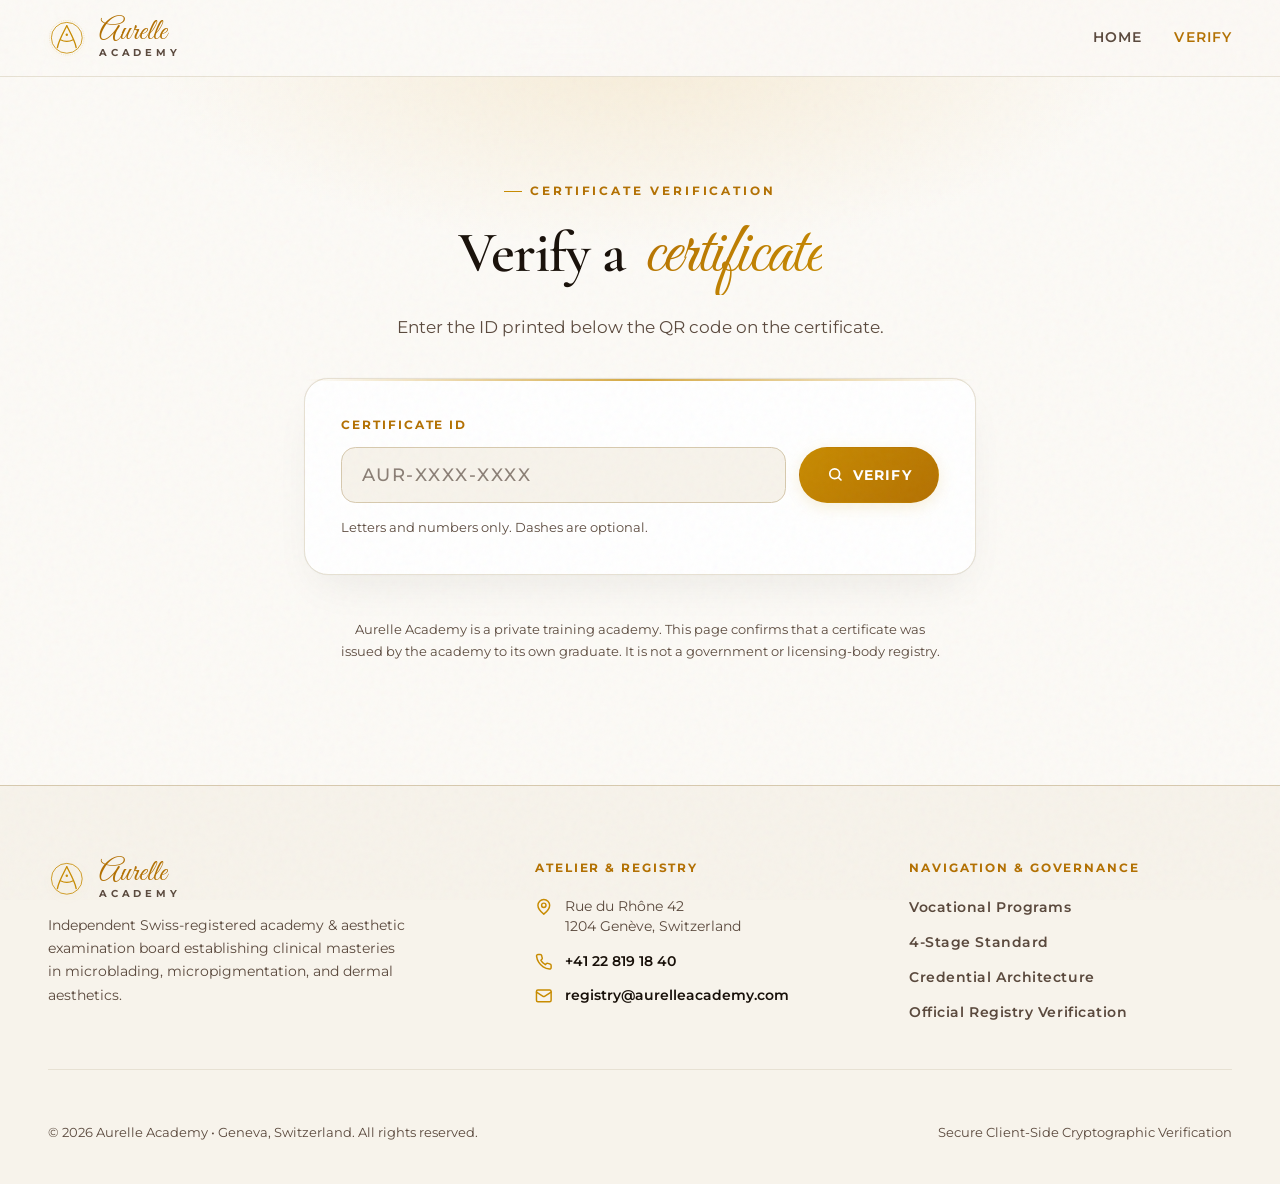
==== commit 3db513e5: "feat: elevate institutional authority with microblading focus, full course imagery, and swiss regist" ====
--- a/verify/index.html
+++ b/verify/index.html
@@ -81,9 +81,68 @@
   </main>
 
   <footer class="site-footer">
-    <div class="container site-footer__row">
-      <p>&copy; 2026 Aurelle Academy</p>
-      <a href="../">Back to home</a>
+    <div class="container">
+      <div class="site-footer__grid">
+        <div class="site-footer__brand">
+          <a class="wordmark" href="../" aria-label="Aurelle Academy">
+            <svg class="wordmark__mark" viewBox="0 0 100 100" fill="none" aria-hidden="true">
+              <circle cx="50" cy="50" r="41" stroke="currentColor" stroke-width="2.2"/>
+              <path d="M50 18 C43 32, 28 58, 25 76" stroke="currentColor" stroke-width="3.6" stroke-linecap="round"/>
+              <path d="M50 18 C57 32, 72 58, 75 76" stroke="currentColor" stroke-width="3.6" stroke-linecap="round"/>
+              <path d="M33 55 Q50 64 67 55" stroke="currentColor" stroke-width="2.8" stroke-linecap="round"/>
+              <circle cx="50" cy="42" r="3.2" fill="currentColor"/>
+            </svg>
+            <span class="wordmark__text">
+              <span class="wordmark__name">Aurelle</span>
+              <span class="wordmark__sub">Academy</span>
+            </span>
+          </a>
+          <p class="site-footer__desc">
+            Independent Swiss-registered academy &amp; aesthetic examination board establishing clinical masteries in microblading, micropigmentation, and dermal aesthetics.
+          </p>
+        </div>
+
+        <div class="site-footer__col">
+          <div class="site-footer__col-title">Atelier &amp; Registry</div>
+          <ul class="site-footer__contact-list">
+            <li class="site-footer__contact-item">
+              <svg viewBox="0 0 24 24" fill="none" stroke="currentColor" stroke-width="2" stroke-linecap="round" stroke-linejoin="round" aria-hidden="true">
+                <path d="M20 10c0 6-8 12-8 12s-8-6-8-12a8 8 0 0 1 16 0Z"/>
+                <circle cx="12" cy="10" r="3"/>
+              </svg>
+              <span>Rue du Rhône 42<br>1204 Genève, Switzerland</span>
+            </li>
+            <li class="site-footer__contact-item">
+              <svg viewBox="0 0 24 24" fill="none" stroke="currentColor" stroke-width="2" stroke-linecap="round" stroke-linejoin="round" aria-hidden="true">
+                <path d="M22 16.92v3a2 2 0 0 1-2.18 2 19.79 19.79 0 0 1-8.63-3.07 19.5 19.5 0 0 1-6-6 19.79 19.79 0 0 1-3.07-8.67A2 2 0 0 1 4.11 2h3a2 2 0 0 1 2 1.72 12.84 12.84 0 0 0 .7 2.81 2 2 0 0 1-.45 2.11L8.09 9.91a16 16 0 0 0 6 6l1.27-1.27a2 2 0 0 1 2.11-.45 12.84 12.84 0 0 0 2.81.7A2 2 0 0 1 22 16.92Z"/>
+              </svg>
+              <a href="tel:+41228191840">+41 22 819 18 40</a>
+            </li>
+            <li class="site-footer__contact-item">
+              <svg viewBox="0 0 24 24" fill="none" stroke="currentColor" stroke-width="2" stroke-linecap="round" stroke-linejoin="round" aria-hidden="true">
+                <rect width="20" height="16" x="2" y="4" rx="2"/>
+                <path d="m22 7-8.97 5.7a1.94 1.94 0 0 1-2.06 0L2 7"/>
+              </svg>
+              <a href="mailto:registry@aurelleacademy.com">registry@aurelleacademy.com</a>
+            </li>
+          </ul>
+        </div>
+
+        <div class="site-footer__col">
+          <div class="site-footer__col-title">Navigation &amp; Governance</div>
+          <ul class="site-footer__links">
+            <li><a href="../#programs">Vocational Programs</a></li>
+            <li><a href="../#qualification">4-Stage Standard</a></li>
+            <li><a href="../#credentials">Credential Architecture</a></li>
+            <li><a href="./">Official Registry Verification</a></li>
+          </ul>
+        </div>
+      </div>
+
+      <div class="site-footer__bottom">
+        <span>&copy; 2026 Aurelle Academy &bull; Geneva, Switzerland. All rights reserved.</span>
+        <span>Secure Client-Side Cryptographic Verification</span>
+      </div>
     </div>
   </footer>
 
--- a/assets/css/components.css
+++ b/assets/css/components.css
@@ -140,6 +140,41 @@
   padding: 0.55rem 1.2rem;
   min-height: 2.35rem;
   font-size: 0.78rem;
+}
+
+/* Sleek Luxury Nav Verify Button */
+.nav-verify-btn {
+  display: inline-flex;
+  align-items: center;
+  gap: 0.55rem;
+  padding: 0.5rem 1.15rem;
+  border-radius: 999px;
+  background: var(--bg-1);
+  border: 1px solid var(--gold);
+  color: var(--gold-strong);
+  font-family: var(--font-ui);
+  font-size: 0.74rem;
+  font-weight: 700;
+  letter-spacing: 0.12em;
+  text-transform: uppercase;
+  text-decoration: none;
+  box-shadow: 0 2px 8px var(--gold-glow);
+  transition: all 0.25s var(--ease);
+}
+
+.nav-verify-btn:hover {
+  background: var(--gold-strong);
+  color: #ffffff;
+  border-color: var(--gold-strong);
+  box-shadow: 0 4px 16px oklch(0.60 0.16 78 / 0.35);
+  transform: translateY(-1px);
+}
+
+.nav-verify-btn svg {
+  width: 0.95rem;
+  height: 0.95rem;
+  color: currentColor;
+  flex: none;
 }
 
 /* ---------- Cards ---------- */
@@ -192,29 +227,90 @@
   color: var(--gold-strong);
 }
 
-/* ---------- Footer ---------- */
+/* ---------- Institutional Footer ---------- */
 .site-footer {
   background: var(--bg-1);
   border-top: 1px solid var(--line);
-  padding-block: 3.5rem 2.5rem;
+  padding-block: 4.5rem 2.5rem;
   color: var(--text-muted);
   font-size: 0.88rem;
 }
 
-.site-footer__row {
-  display: flex;
-  flex-wrap: wrap;
-  align-items: center;
-  justify-content: space-between;
-  gap: 1.5rem;
-  padding-bottom: 2rem;
+.site-footer__grid {
+  display: grid;
+  grid-template-columns: 1.35fr 1fr 1fr;
+  gap: clamp(2rem, 4vw, 3.5rem);
+  padding-bottom: 2.75rem;
   border-bottom: 1px solid var(--line-soft);
 }
 
+.site-footer__brand {
+  display: flex;
+  flex-direction: column;
+  gap: 0.85rem;
+}
+
+.site-footer__desc {
+  font-size: 0.86rem;
+  line-height: 1.7;
+  max-width: 40ch;
+  color: var(--text-muted);
+}
+
+.site-footer__col-title {
+  font-family: var(--font-ui);
+  font-size: 0.74rem;
+  font-weight: 700;
+  letter-spacing: 0.16em;
+  text-transform: uppercase;
+  color: var(--gold-strong);
+  margin-bottom: 1.1rem;
+}
+
+.site-footer__contact-list {
+  list-style: none;
+  padding: 0;
+  margin: 0;
+  display: flex;
+  flex-direction: column;
+  gap: 0.85rem;
+}
+
+.site-footer__contact-item {
+  display: flex;
+  align-items: flex-start;
+  gap: 0.75rem;
+  font-size: 0.86rem;
+  line-height: 1.5;
+  color: var(--text-muted);
+}
+
+.site-footer__contact-item svg {
+  width: 1.1rem;
+  height: 1.1rem;
+  color: var(--gold);
+  flex: none;
+  margin-top: 0.15rem;
+}
+
+.site-footer__contact-item a {
+  color: var(--text);
+  text-decoration: none;
+  font-weight: 600;
+  transition: color 0.2s var(--ease);
+}
+
+.site-footer__contact-item a:hover {
+  color: var(--gold-strong);
+}
+
 .site-footer__links {
-  display: flex;
-  gap: 1.75rem;
-  flex-wrap: wrap;
+  list-style: none;
+  padding: 0;
+  margin: 0;
+  display: flex;
+  flex-direction: column;
+  gap: 0.7rem;
 }
 
 .site-footer__links a {
@@ -249,3 +345,10 @@
   font-size: 0.8rem;
   color: var(--text-muted);
 }
+
+@media (max-width: 52rem) {
+  .site-footer__grid {
+    grid-template-columns: 1fr;
+    gap: 2.25rem;
+  }
+}
--- a/assets/css/verify.css
+++ b/assets/css/verify.css
@@ -136,18 +136,76 @@
 .result article.card {
   background: #ffffff;
   border: 1.5px solid var(--line);
-  box-shadow: 0 25px 50px -15px oklch(0.2 0.02 60 / 0.12);
+  box-shadow: 0 35px 70px -20px oklch(0.2 0.02 60 / 0.14), 0 0 0 1px #ffffff;
+  border-radius: var(--radius-l);
+  padding: clamp(2rem, 5vw, 3.25rem);
+  position: relative;
+  overflow: hidden;
+}
+
+.result article.card::before {
+  content: "";
+  position: absolute;
+  inset: 8px;
+  border: 1px dashed oklch(0.72 0.14 80 / 0.35);
+  border-radius: calc(var(--radius-l) - 6px);
+  pointer-events: none;
+}
+
+.result__cert-header {
+  display: flex;
+  align-items: center;
+  gap: 1.1rem;
+  padding-bottom: 1.5rem;
+  border-bottom: 1px solid var(--line-soft);
+  margin-bottom: 1.5rem;
+}
+
+.result__crest-svg {
+  width: 3.2rem;
+  height: 3.2rem;
+  color: var(--gold);
+  flex: none;
+  filter: drop-shadow(0 2px 6px var(--gold-glow));
+}
+
+.result__inst-meta {
+  display: flex;
+  flex-direction: column;
+}
+
+.result__inst-name {
+  font-family: var(--font-serif);
+  font-size: 1.35rem;
+  font-weight: 600;
+  color: var(--text);
+  letter-spacing: 0.04em;
+  text-transform: uppercase;
+}
+
+.result__inst-sub {
+  font-family: var(--font-ui);
+  font-size: 0.68rem;
+  font-weight: 700;
+  letter-spacing: 0.16em;
+  text-transform: uppercase;
+  color: var(--gold-strong);
+  margin-top: 0.2rem;
+}
+
+.result__status-bar {
+  margin-bottom: 1.6rem;
 }
 
 .result__status {
   display: inline-flex;
   align-items: center;
   gap: 0.55rem;
-  padding: 0.4rem 1rem;
+  padding: 0.45rem 1.15rem;
   border-radius: 999px;
-  font-size: 0.78rem;
-  font-weight: 700;
-  letter-spacing: 0.12em;
+  font-size: 0.76rem;
+  font-weight: 700;
+  letter-spacing: 0.14em;
   text-transform: uppercase;
 }
 
@@ -168,28 +226,60 @@
   border: 1px solid oklch(0.48 0.18 25 / 0.35);
 }
 
+.result__candidate-section {
+  margin-bottom: 1.85rem;
+}
+
+.result__eyebrow {
+  display: block;
+  font-family: var(--font-ui);
+  font-size: 0.7rem;
+  font-weight: 700;
+  letter-spacing: 0.22em;
+  text-transform: uppercase;
+  color: var(--text-muted);
+  margin-bottom: 0.4rem;
+}
+
 .result__name {
-  margin-top: 1.5rem;
   font-family: var(--font-script);
-  font-size: clamp(2.8rem, 8vw, 3.8rem);
+  font-size: clamp(2.8rem, 7vw, 4rem);
   line-height: 1.05;
   color: var(--gold-strong);
-  overflow-wrap: anywhere;
+  margin-bottom: 1.25rem;
+}
+
+.result__course-wrap {
+  background: var(--bg-1);
+  border: 1px solid var(--line-soft);
+  border-left: 3px solid var(--gold);
+  padding: 1rem 1.25rem;
+  border-radius: var(--radius-m);
+}
+
+.result__course-label {
+  display: block;
+  font-family: var(--font-ui);
+  font-size: 0.65rem;
+  font-weight: 700;
+  letter-spacing: 0.18em;
+  text-transform: uppercase;
+  color: var(--text-muted);
+  margin-bottom: 0.25rem;
 }
 
 .result__course {
-  margin-top: 0.5rem;
   font-family: var(--font-serif);
-  font-size: 1.35rem;
+  font-size: 1.3rem;
   font-weight: 600;
-  line-height: 1.25;
-  color: var(--text);
+  color: var(--text);
+  line-height: 1.3;
 }
 
 .result__grid {
   display: grid;
   grid-template-columns: repeat(auto-fit, minmax(11rem, 1fr));
-  gap: 1.25rem;
+  gap: 1.35rem;
   margin-top: 1.75rem;
   padding-top: 1.5rem;
   border-top: 1px solid var(--line-soft);
@@ -212,6 +302,64 @@
   font-weight: 700;
   color: var(--text);
   font-variant-numeric: tabular-nums;
+}
+
+.result__signatures {
+  display: grid;
+  grid-template-columns: 1fr auto 1fr;
+  align-items: center;
+  gap: 1.5rem;
+  margin-top: 2rem;
+  padding-top: 1.75rem;
+  border-top: 1px solid var(--line-soft);
+  text-align: center;
+}
+
+.result__sig-script {
+  display: block;
+  font-family: var(--font-script);
+  font-size: 2.1rem;
+  color: var(--text);
+  line-height: 1;
+}
+
+.result__sig-title {
+  display: block;
+  font-family: var(--font-ui);
+  font-size: 0.65rem;
+  font-weight: 700;
+  letter-spacing: 0.14em;
+  text-transform: uppercase;
+  color: var(--text-muted);
+  margin-top: 0.4rem;
+  border-top: 1px solid var(--line-soft);
+  padding-top: 0.35rem;
+}
+
+.result__stamp-seal {
+  width: 5.5rem;
+  height: 5.5rem;
+  border: 2px dashed var(--gold);
+  border-radius: 50%;
+  display: flex;
+  flex-direction: column;
+  align-items: center;
+  justify-content: center;
+  font-family: var(--font-ui);
+  font-size: 0.55rem;
+  font-weight: 800;
+  letter-spacing: 0.12em;
+  text-transform: uppercase;
+  color: var(--gold-strong);
+  line-height: 1.25;
+  background: radial-gradient(circle, var(--gold-glow), transparent 70%);
+  margin-inline: auto;
+}
+
+.result__actions {
+  margin-top: 2rem;
+  display: flex;
+  justify-content: center;
 }
 
 .result__msg {
@@ -226,3 +374,41 @@
   margin-top: 2.75rem;
   text-align: center;
 }
+
+/* Dedicated Print Letterhead Stylesheet */
+@media print {
+  body {
+    background: #ffffff !important;
+    color: #111111 !important;
+  }
+  .grain-overlay,
+  .skip-link,
+  .site-header,
+  .verify__wrap > .eyebrow,
+  .verify__title,
+  .verify__lead,
+  #verify-form,
+  .disclaimer,
+  .site-footer,
+  .result__actions {
+    display: none !important;
+  }
+  .verify {
+    padding: 0 !important;
+    background: none !important;
+    min-height: auto !important;
+  }
+  .verify__wrap {
+    max-width: 100% !important;
+    margin: 0 !important;
+  }
+  .result {
+    margin: 0 !important;
+  }
+  .result article.card {
+    border: 2px solid #b68725 !important;
+    box-shadow: none !important;
+    padding: 2.5rem !important;
+    page-break-inside: avoid;
+  }
+}
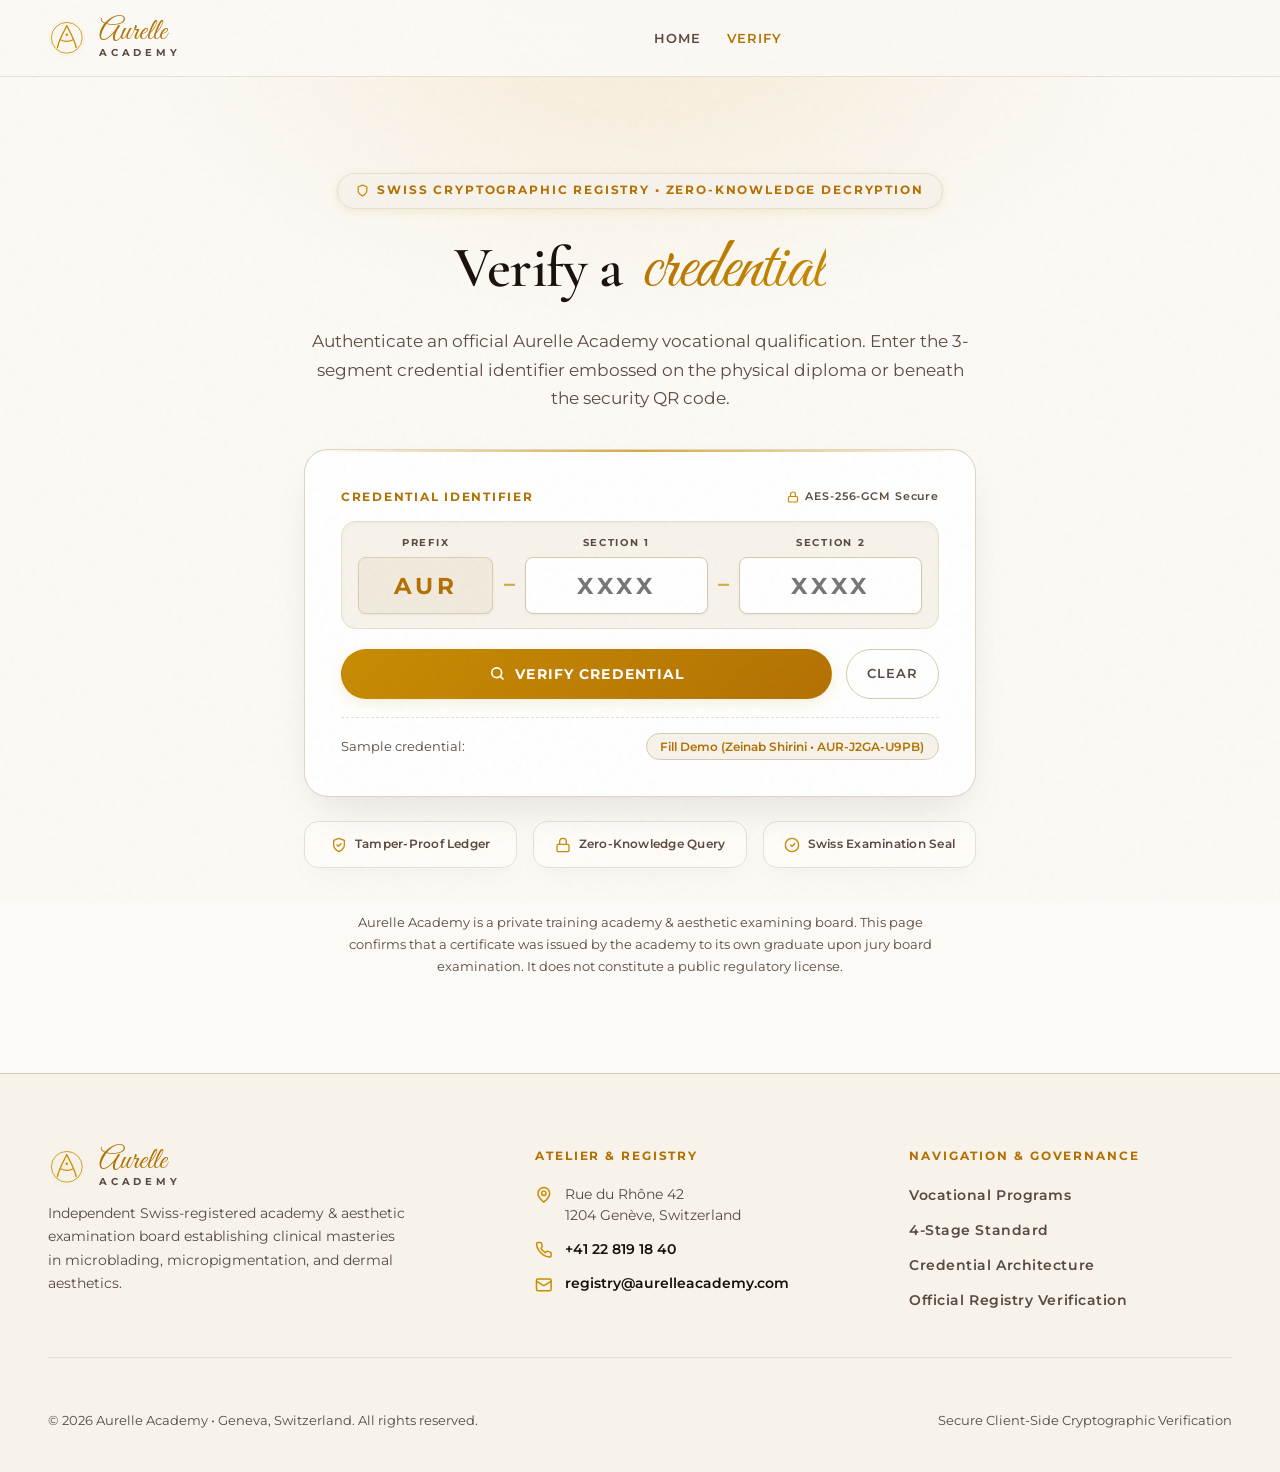
==== commit 85b9bb45: "feat(verify): implement 3-part segmented input with smart paste, auto-advance, and swiss trust strip" ====
--- a/verify/index.html
+++ b/verify/index.html
@@ -42,40 +42,123 @@
 
   <main id="main" class="verify">
     <div class="container verify__wrap">
-      <span class="eyebrow">Certificate verification</span>
-      <h1 class="verify__title">Verify a <span class="script">certificate</span></h1>
-      <p class="verify__lead">Enter the ID printed below the QR code on the certificate.</p>
+      <div class="verify__badge">
+        <svg viewBox="0 0 24 24" width="13" height="13" fill="none" stroke="currentColor" stroke-width="2.2" stroke-linecap="round" stroke-linejoin="round" aria-hidden="true"><path d="M12 22s8-4 8-10V5l-8-3-8 3v7c0 6 8 10 8 10z"/></svg>
+        <span>Swiss Cryptographic Registry &bull; Zero-Knowledge Decryption</span>
+      </div>
+      <h1 class="verify__title">Verify a <span class="script">credential</span></h1>
+      <p class="verify__lead">
+        Authenticate an official Aurelle Academy vocational qualification. Enter the 3-segment credential identifier embossed on the physical diploma or beneath the security QR code.
+      </p>
 
       <form id="verify-form" class="card verify__form" novalidate>
-        <label for="cert-id" class="verify__label">Certificate ID</label>
-        <div class="verify__row">
-          <input
-            id="cert-id"
-            class="verify__input"
-            type="text"
-            inputmode="text"
-            autocomplete="off"
-            autocapitalize="characters"
-            spellcheck="false"
-            maxlength="20"
-            placeholder="AUR-XXXX-XXXX"
-            aria-describedby="cert-hint cert-status"
-            required
-          >
-          <button id="verify-btn" class="btn btn--gold" type="submit">
+        <div class="verify__form-header">
+          <label class="verify__label" for="cert-part-2">Credential Identifier</label>
+          <span class="verify__security-indicator">
+            <svg viewBox="0 0 24 24" width="12" height="12" fill="none" stroke="currentColor" stroke-width="2.4" stroke-linecap="round" stroke-linejoin="round" aria-hidden="true"><rect width="18" height="11" x="3" y="11" rx="2" ry="2"/><path d="M7 11V7a5 5 0 0 1 10 0v4"/></svg>
+            AES-256-GCM Secure
+          </span>
+        </div>
+
+        <div class="segmented-control" role="group" aria-label="3-Part Certificate Identifier">
+          <!-- Segment 1: Prefix -->
+          <div class="segment segment--prefix">
+            <span class="segment__tag">PREFIX</span>
+            <input
+              id="cert-part-1"
+              class="segment__input segment__input--prefix"
+              type="text"
+              value="AUR"
+              maxlength="3"
+              autocomplete="off"
+              spellcheck="false"
+              aria-label="Certificate Prefix"
+              readonly
+            >
+          </div>
+
+          <div class="segment-divider" aria-hidden="true">&ndash;</div>
+
+          <!-- Segment 2: Section 1 -->
+          <div class="segment">
+            <span class="segment__tag">SECTION 1</span>
+            <input
+              id="cert-part-2"
+              class="segment__input"
+              type="text"
+              inputmode="text"
+              maxlength="4"
+              placeholder="XXXX"
+              autocomplete="off"
+              autocapitalize="characters"
+              spellcheck="false"
+              aria-label="Certificate Section 1"
+              required
+            >
+          </div>
+
+          <div class="segment-divider" aria-hidden="true">&ndash;</div>
+
+          <!-- Segment 3: Section 2 -->
+          <div class="segment">
+            <span class="segment__tag">SECTION 2</span>
+            <input
+              id="cert-part-3"
+              class="segment__input"
+              type="text"
+              inputmode="text"
+              maxlength="4"
+              placeholder="XXXX"
+              autocomplete="off"
+              autocapitalize="characters"
+              spellcheck="false"
+              aria-label="Certificate Section 2"
+              required
+            >
+          </div>
+        </div>
+
+        <div class="verify__actions-row">
+          <button id="verify-btn" class="btn btn--gold verify__submit-btn" type="submit">
             <svg viewBox="0 0 24 24" fill="none" stroke="currentColor" stroke-width="2.4" stroke-linecap="round" stroke-linejoin="round" aria-hidden="true"><circle cx="11" cy="11" r="7"/><path d="m20 20-3.5-3.5"/></svg>
-            Verify
+            Verify Credential
           </button>
-        </div>
-        <p id="cert-hint" class="verify__hint">Letters and numbers only. Dashes are optional.</p>
+          <button id="verify-clear-btn" class="verify__clear-btn" type="button" aria-label="Clear fields">
+            Clear
+          </button>
+        </div>
+
+        <!-- Interactive Quick-Demo Fill -->
+        <div class="verify__sample">
+          <span>Sample credential:</span>
+          <button type="button" class="verify__sample-pill" data-fill="AUR-J2GA-U9PB">
+            Fill Demo (Zeinab Shirini &bull; AUR-J2GA-U9PB)
+          </button>
+        </div>
+
         <p id="cert-status" class="visually-hidden" role="status" aria-live="polite"></p>
       </form>
 
+      <!-- Trust Badges Strip -->
+      <div class="verify__trust-strip">
+        <div class="verify__trust-item">
+          <svg viewBox="0 0 24 24" fill="none" stroke="currentColor" stroke-width="2" stroke-linecap="round" stroke-linejoin="round" aria-hidden="true"><path d="M12 22s8-4 8-10V5l-8-3-8 3v7c0 6 8 10 8 10z"/><path d="m9 12 2 2 4-4"/></svg>
+          <span>Tamper-Proof Ledger</span>
+        </div>
+        <div class="verify__trust-item">
+          <svg viewBox="0 0 24 24" fill="none" stroke="currentColor" stroke-width="2" stroke-linecap="round" stroke-linejoin="round" aria-hidden="true"><rect width="18" height="11" x="3" y="11" rx="2" ry="2"/><path d="M7 11V7a5 5 0 0 1 10 0v4"/></svg>
+          <span>Zero-Knowledge Query</span>
+        </div>
+        <div class="verify__trust-item">
+          <svg viewBox="0 0 24 24" fill="none" stroke="currentColor" stroke-width="2" stroke-linecap="round" stroke-linejoin="round" aria-hidden="true"><circle cx="12" cy="12" r="10"/><path d="m16 10-4 4-2-2"/></svg>
+          <span>Swiss Examination Seal</span>
+        </div>
+      </div>
+
       <section id="result" class="result" aria-live="polite" hidden></section>
 
       <p class="disclaimer">
-        Aurelle Academy is a private training academy. This page confirms that a certificate was issued by the academy
-        to its own graduate. It is not a government or licensing-body registry.
+        Aurelle Academy is a private training academy &amp; aesthetic examining board. This page confirms that a certificate was issued by the academy to its own graduate upon jury board examination. It does not constitute a public regulatory license.
       </p>
     </div>
   </main>
--- a/assets/css/components.css
+++ b/assets/css/components.css
@@ -26,6 +26,7 @@
   align-items: center;
   gap: 0.85rem;
   text-decoration: none;
+  flex: none;
 }
 
 .wordmark__mark {
@@ -60,17 +61,28 @@
 .nav {
   display: flex;
   align-items: center;
-  gap: clamp(1rem, 2.5vw, 2.2rem);
+  justify-content: center;
+  gap: clamp(0.85rem, 2vw, 2rem);
+  flex: 1;
+  flex-wrap: nowrap;
+}
+
+.site-header__action {
+  display: flex;
+  align-items: center;
+  justify-content: flex-end;
+  flex: none;
 }
 
 .nav a {
   text-decoration: none;
-  font-size: 0.85rem;
+  font-size: 0.82rem;
   font-weight: 600;
   letter-spacing: 0.08em;
   text-transform: uppercase;
   color: var(--text-muted);
   transition: color 0.25s var(--ease);
+  white-space: nowrap;
 }
 
 .nav a:hover,
@@ -78,8 +90,18 @@
   color: var(--gold-strong);
 }
 
-@media (max-width: 46rem) {
-  .nav a:not(.btn) {
+@media (max-width: 66rem) {
+  .nav {
+    gap: clamp(0.55rem, 1.2vw, 1.1rem);
+  }
+  .nav a {
+    font-size: 0.76rem;
+    letter-spacing: 0.05em;
+  }
+}
+
+@media (max-width: 50rem) {
+  .nav {
     display: none;
   }
 }
@@ -147,7 +169,7 @@
   display: inline-flex;
   align-items: center;
   gap: 0.55rem;
-  padding: 0.5rem 1.15rem;
+  padding: 0.52rem 1.15rem;
   border-radius: 999px;
   background: var(--bg-1);
   border: 1px solid var(--gold);
@@ -155,9 +177,11 @@
   font-family: var(--font-ui);
   font-size: 0.74rem;
   font-weight: 700;
-  letter-spacing: 0.12em;
-  text-transform: uppercase;
-  text-decoration: none;
+  letter-spacing: 0.1em;
+  text-transform: uppercase;
+  text-decoration: none;
+  white-space: nowrap;
+  flex: none;
   box-shadow: 0 2px 8px var(--gold-glow);
   transition: all 0.25s var(--ease);
 }
--- a/assets/css/verify.css
+++ b/assets/css/verify.css
@@ -39,67 +39,252 @@
   font-size: 1.05rem;
 }
 
+.verify__badge {
+  display: inline-flex;
+  align-items: center;
+  gap: 0.5rem;
+  padding: 0.45rem 1.15rem;
+  border-radius: 999px;
+  background: var(--bg-1);
+  border: 1px solid var(--line-soft);
+  font-family: var(--font-ui);
+  font-size: 0.72rem;
+  font-weight: 700;
+  letter-spacing: 0.16em;
+  text-transform: uppercase;
+  color: var(--gold-strong);
+  margin-bottom: 1.35rem;
+  box-shadow: 0 2px 8px var(--gold-glow);
+}
+
+.verify__badge svg {
+  color: var(--gold);
+  flex: none;
+}
+
 .verify__form {
   margin-top: 2.25rem;
   text-align: left;
   background: #ffffff;
+  border: 1px solid oklch(0.88 0.03 85);
+  box-shadow: 0 20px 45px -15px oklch(0.2 0.02 60 / 0.12), 0 0 1px oklch(0.2 0.02 60 / 0.1);
+  padding: clamp(1.5rem, 3.5vw, 2.25rem);
+}
+
+.verify__form-header {
+  display: flex;
+  justify-content: space-between;
+  align-items: center;
+  margin-bottom: 0.85rem;
 }
 
 .verify__label {
-  display: block;
-  margin-bottom: 0.75rem;
-  font-family: var(--font-ui);
-  font-size: 0.76rem;
-  font-weight: 700;
-  letter-spacing: 0.16em;
-  text-transform: uppercase;
-  color: var(--gold-strong);
-}
-
-.verify__row {
-  display: flex;
-  gap: 0.85rem;
-}
-
-.verify__input {
-  flex: 1;
-  min-width: 0;
-  padding: 0.95rem 1.25rem;
-  min-height: 3.1rem;
+  font-family: var(--font-ui);
+  font-size: 0.78rem;
+  font-weight: 700;
+  letter-spacing: 0.14em;
+  text-transform: uppercase;
+  color: var(--gold-strong);
+}
+
+.verify__security-indicator {
+  display: inline-flex;
+  align-items: center;
+  gap: 0.4rem;
+  font-family: var(--font-ui);
+  font-size: 0.68rem;
+  font-weight: 600;
+  letter-spacing: 0.08em;
+  color: var(--text-muted);
+}
+
+.verify__security-indicator svg {
+  color: var(--gold);
+}
+
+/* 3-Part Segmented Control */
+.segmented-control {
+  display: grid;
+  grid-template-columns: 1fr auto 1.35fr auto 1.35fr;
+  align-items: center;
+  gap: 0.65rem;
+  padding: 0.85rem 1rem;
+  background: var(--bg-1);
+  border: 1.5px solid var(--line-soft);
   border-radius: var(--radius-m);
-  border: 1px solid var(--line);
-  background: var(--bg-1);
-  color: var(--text);
-  font-family: var(--font-ui);
-  font-size: 1.15rem;
-  font-weight: 700;
-  letter-spacing: 0.14em;
-  text-transform: uppercase;
-  font-variant-numeric: tabular-nums;
-  transition: border-color 0.25s var(--ease), box-shadow 0.25s var(--ease), background 0.25s var(--ease);
-}
-
-.verify__input::placeholder {
-  color: oklch(0.60 0.02 60);
-  letter-spacing: 0.08em;
-  font-weight: 500;
-}
-
-.verify__input:focus {
-  outline: none;
-  background: #ffffff;
+  box-shadow: inset 0 2px 4px oklch(0.2 0.02 60 / 0.03);
+  transition: border-color 0.25s var(--ease), box-shadow 0.25s var(--ease);
+}
+
+.segmented-control:focus-within {
   border-color: var(--gold);
   box-shadow: 0 0 0 4px var(--gold-glow);
 }
 
-.verify__input[aria-invalid="true"] {
-  border-color: var(--bad);
-}
-
-.verify__hint {
-  margin-top: 0.85rem;
-  font-size: 0.82rem;
-  color: var(--text-muted);
+.segment {
+  display: flex;
+  flex-direction: column;
+  gap: 0.35rem;
+  min-width: 0;
+}
+
+.segment__tag {
+  font-family: var(--font-ui);
+  font-size: 0.6rem;
+  font-weight: 700;
+  letter-spacing: 0.18em;
+  color: var(--text-muted);
+  text-align: center;
+}
+
+.segment__input {
+  width: 100%;
+  text-align: center;
+  padding: 0.85rem 0.5rem;
+  font-family: var(--font-ui);
+  font-size: clamp(1.1rem, 2.5vw, 1.45rem);
+  font-weight: 700;
+  letter-spacing: 0.16em;
+  text-transform: uppercase;
+  font-variant-numeric: tabular-nums;
+  color: var(--text);
+  background: #ffffff;
+  border: 1.5px solid var(--line);
+  border-radius: var(--radius-s);
+  box-shadow: 0 1px 3px oklch(0.2 0.02 60 / 0.05);
+  transition: all 0.2s var(--ease);
+}
+
+.segment__input:focus {
+  outline: none;
+  border-color: var(--gold);
+  box-shadow: 0 0 0 3px var(--gold-glow);
+  background: #ffffff;
+}
+
+.segment--prefix .segment__input {
+  background: oklch(0.94 0.02 85);
+  border-color: oklch(0.85 0.04 85);
+  color: var(--gold-strong);
+  cursor: default;
+  user-select: none;
+}
+
+.segment-divider {
+  font-family: var(--font-ui);
+  font-size: 1.4rem;
+  font-weight: 700;
+  color: var(--gold);
+  opacity: 0.7;
+  user-select: none;
+  text-align: center;
+  margin-top: 1rem;
+}
+
+.verify__actions-row {
+  margin-top: 1.25rem;
+  display: flex;
+  align-items: center;
+  gap: 0.85rem;
+}
+
+.verify__submit-btn {
+  flex: 1;
+  min-height: 3.1rem;
+  font-size: 0.88rem;
+}
+
+.verify__clear-btn {
+  padding: 0.85rem 1.25rem;
+  min-height: 3.1rem;
+  border-radius: 999px;
+  background: transparent;
+  border: 1px solid var(--line);
+  color: var(--text-muted);
+  font-family: var(--font-ui);
+  font-size: 0.8rem;
+  font-weight: 600;
+  letter-spacing: 0.08em;
+  text-transform: uppercase;
+  cursor: pointer;
+  transition: all 0.2s var(--ease);
+}
+
+.verify__clear-btn:hover {
+  border-color: var(--gold);
+  color: var(--gold-strong);
+  background: var(--bg-1);
+}
+
+.verify__sample {
+  margin-top: 1.15rem;
+  padding-top: 0.95rem;
+  border-top: 1px dashed var(--line-soft);
+  display: flex;
+  align-items: center;
+  justify-content: space-between;
+  flex-wrap: wrap;
+  gap: 0.5rem;
+  font-size: 0.8rem;
+  color: var(--text-muted);
+}
+
+.verify__sample-pill {
+  background: var(--bg-1);
+  border: 1px solid var(--line);
+  border-radius: 999px;
+  padding: 0.35rem 0.85rem;
+  font-family: var(--font-ui);
+  font-size: 0.74rem;
+  font-weight: 600;
+  color: var(--gold-strong);
+  cursor: pointer;
+  transition: all 0.2s var(--ease);
+}
+
+.verify__sample-pill:hover {
+  background: var(--gold);
+  color: #ffffff;
+  border-color: var(--gold);
+  box-shadow: 0 2px 8px var(--gold-glow);
+}
+
+/* Trust Badges Strip */
+.verify__trust-strip {
+  margin-top: 1.5rem;
+  display: grid;
+  grid-template-columns: repeat(3, 1fr);
+  gap: 1rem;
+}
+
+.verify__trust-item {
+  display: flex;
+  align-items: center;
+  justify-content: center;
+  gap: 0.5rem;
+  padding: 0.75rem 0.5rem;
+  background: var(--bg-card);
+  border: 1px solid var(--line-soft);
+  border-radius: var(--radius-m);
+  font-size: 0.76rem;
+  font-weight: 600;
+  color: var(--text-muted);
+  letter-spacing: 0.02em;
+  box-shadow: var(--shadow-subtle);
+}
+
+.verify__trust-item svg {
+  width: 1rem;
+  height: 1rem;
+  color: var(--gold);
+  flex: none;
+}
+
+@media (max-width: 40rem) {
+  .verify__trust-strip {
+    grid-template-columns: 1fr;
+    gap: 0.5rem;
+  }
 }
 
 .btn[disabled] {
@@ -107,12 +292,6 @@
   cursor: progress;
   transform: none;
   box-shadow: none;
-}
-
-@media (max-width: 32rem) {
-  .verify__row {
-    flex-direction: column;
-  }
 }
 
 /* ---------- Result Card ---------- */
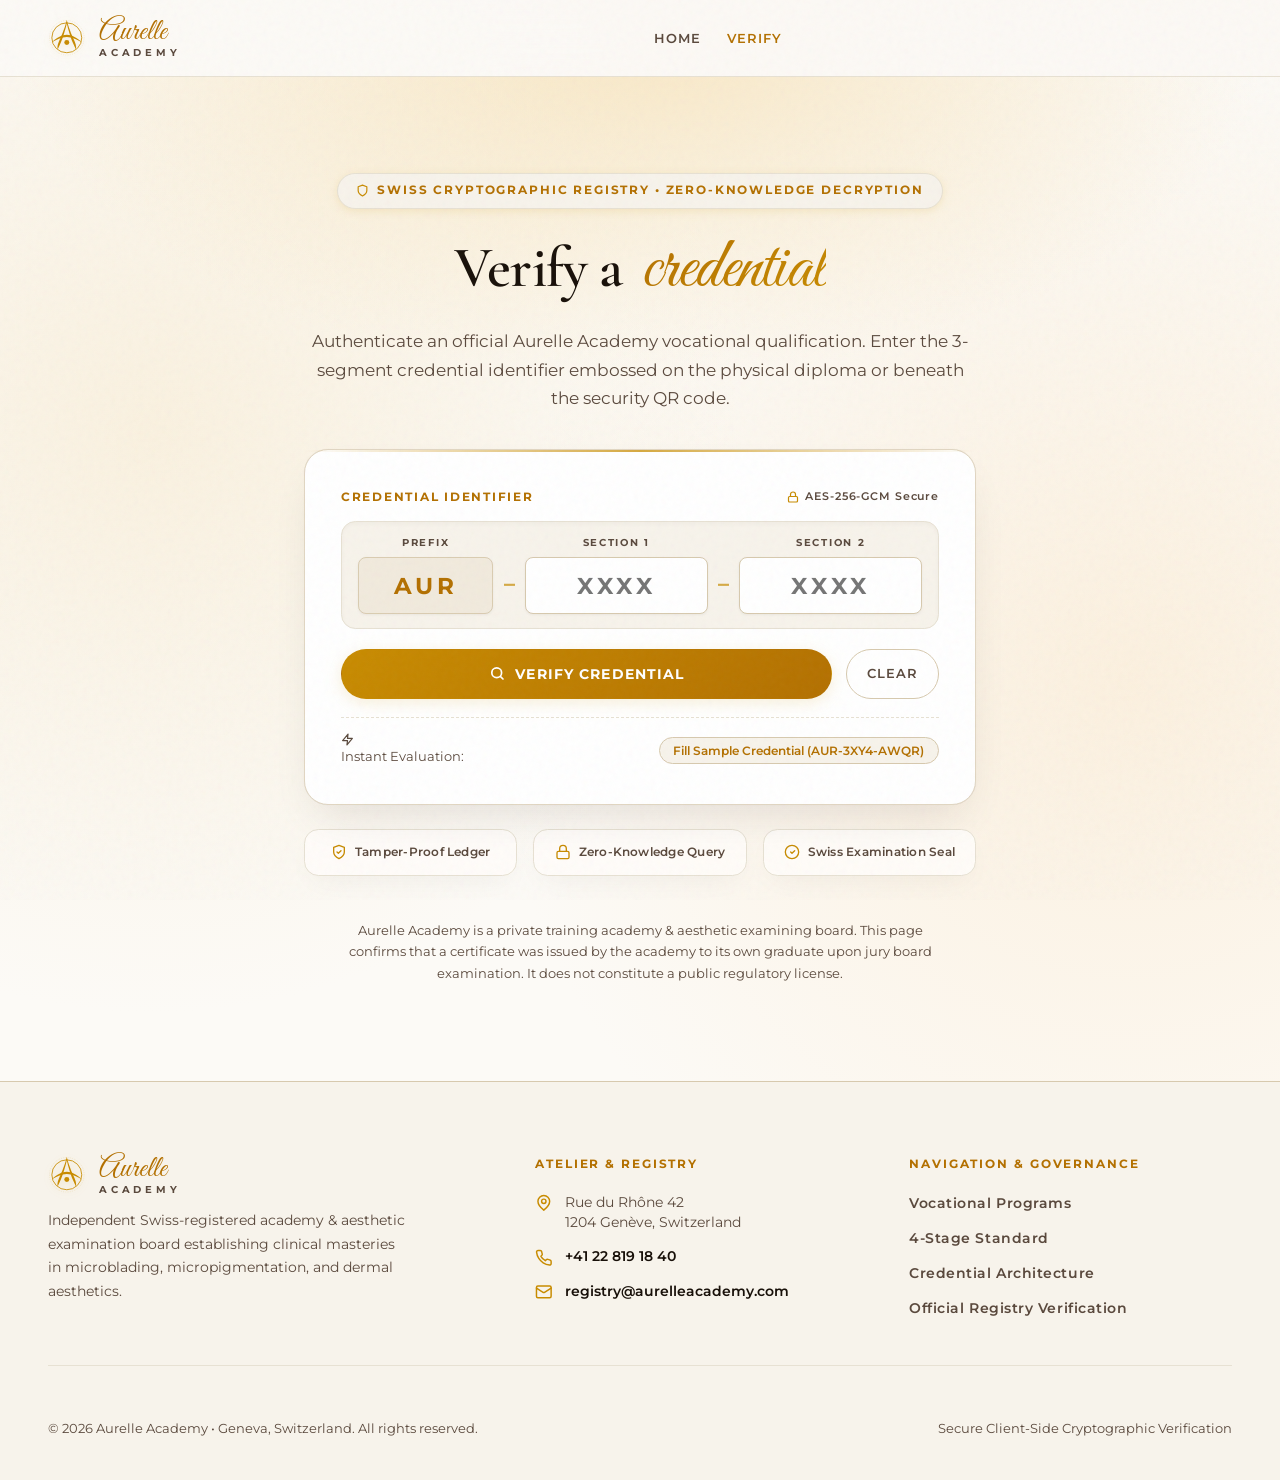
==== commit 41d24a22: "feat(verify): protect student privacy with fictional demo Camille Laurent, add cryptographic loading" ====
--- a/verify/index.html
+++ b/verify/index.html
@@ -21,12 +21,11 @@
     <div class="container site-header__row">
       <a class="wordmark" href="../" aria-label="Aurelle Academy home">
         <svg class="wordmark__mark" viewBox="0 0 100 100" fill="none" aria-hidden="true">
-          <circle cx="50" cy="50" r="46" stroke="currentColor" stroke-opacity="0.35" stroke-width="1.5" stroke-dasharray="2 3"/>
-          <circle cx="50" cy="50" r="41" stroke="currentColor" stroke-width="2.2"/>
-          <path d="M50 18 C43 32, 28 58, 25 76" stroke="currentColor" stroke-width="3.6" stroke-linecap="round"/>
-          <path d="M50 18 C57 32, 72 58, 75 76" stroke="currentColor" stroke-width="3.6" stroke-linecap="round"/>
-          <path d="M33 55 Q50 64 67 55" stroke="currentColor" stroke-width="2.8" stroke-linecap="round"/>
-          <circle cx="50" cy="42" r="3.2" fill="currentColor"/>
+          <circle cx="50" cy="50" r="46" stroke="currentColor" stroke-opacity="0.32" stroke-width="1.1" stroke-dasharray="2 3"/>
+          <circle cx="50" cy="50" r="39.8" stroke="currentColor" stroke-width="2.3"/>
+          <circle cx="50" cy="62.7" r="6.6" fill="currentColor"/>
+          <path d="M 50,1.8 C 49,9 41.5,32 32.5,52 C 27.5,63 23.5,73 25.5,80.5 C 26.2,80.5 28.5,75 33,65 C 40,49 47,26 50,11 C 53,26 60,49 67,65 C 71.5,75 73.8,80.5 74.5,80.5 C 76.5,73 72.5,63 67.5,52 C 58.5,32 51,9 50,1.8 Z" fill="currentColor"/>
+          <path d="M 9.5,62.5 C 23,51 35.5,42.2 50,42.2 C 64.5,42.2 77,51 90.5,62.5 C 78,54.5 64.5,47.8 50,47.8 C 35.5,47.8 22,54.5 9.5,62.5 Z" fill="currentColor"/>
         </svg>
         <span class="wordmark__text">
           <span class="wordmark__name">Aurelle</span>
@@ -130,9 +129,12 @@
 
         <!-- Interactive Quick-Demo Fill -->
         <div class="verify__sample">
-          <span>Sample credential:</span>
-          <button type="button" class="verify__sample-pill" data-fill="AUR-J2GA-U9PB">
-            Fill Demo (Zeinab Shirini &bull; AUR-J2GA-U9PB)
+          <span class="verify__sample-label">
+            <svg viewBox="0 0 24 24" width="13" height="13" fill="none" stroke="currentColor" stroke-width="2.2" stroke-linecap="round" stroke-linejoin="round" aria-hidden="true"><polygon points="13 2 3 14 12 14 11 22 21 10 12 10 13 2"/></svg>
+            Instant Evaluation:
+          </span>
+          <button type="button" class="verify__sample-pill" data-fill="AUR-3XY4-AWQR">
+            Fill Sample Credential (AUR-3XY4-AWQR)
           </button>
         </div>
 
@@ -169,11 +171,11 @@
         <div class="site-footer__brand">
           <a class="wordmark" href="../" aria-label="Aurelle Academy">
             <svg class="wordmark__mark" viewBox="0 0 100 100" fill="none" aria-hidden="true">
-              <circle cx="50" cy="50" r="41" stroke="currentColor" stroke-width="2.2"/>
-              <path d="M50 18 C43 32, 28 58, 25 76" stroke="currentColor" stroke-width="3.6" stroke-linecap="round"/>
-              <path d="M50 18 C57 32, 72 58, 75 76" stroke="currentColor" stroke-width="3.6" stroke-linecap="round"/>
-              <path d="M33 55 Q50 64 67 55" stroke="currentColor" stroke-width="2.8" stroke-linecap="round"/>
-              <circle cx="50" cy="42" r="3.2" fill="currentColor"/>
+              <circle cx="50" cy="50" r="46" stroke="currentColor" stroke-opacity="0.32" stroke-width="1.1" stroke-dasharray="2 3"/>
+              <circle cx="50" cy="50" r="39.8" stroke="currentColor" stroke-width="2.3"/>
+              <circle cx="50" cy="62.7" r="6.6" fill="currentColor"/>
+              <path d="M 50,1.8 C 49,9 41.5,32 32.5,52 C 27.5,63 23.5,73 25.5,80.5 C 26.2,80.5 28.5,75 33,65 C 40,49 47,26 50,11 C 53,26 60,49 67,65 C 71.5,75 73.8,80.5 74.5,80.5 C 76.5,73 72.5,63 67.5,52 C 58.5,32 51,9 50,1.8 Z" fill="currentColor"/>
+              <path d="M 9.5,62.5 C 23,51 35.5,42.2 50,42.2 C 64.5,42.2 77,51 90.5,62.5 C 78,54.5 64.5,47.8 50,47.8 C 35.5,47.8 22,54.5 9.5,62.5 Z" fill="currentColor"/>
             </svg>
             <span class="wordmark__text">
               <span class="wordmark__name">Aurelle</span>
--- a/assets/css/verify.css
+++ b/assets/css/verify.css
@@ -4,7 +4,9 @@
 .verify {
   padding-block: clamp(3.5rem, 8vw, 6rem);
   background:
-    radial-gradient(ellipse 60% 45% at 50% -5%, oklch(0.93 0.04 85 / 0.7), transparent 65%),
+    radial-gradient(ellipse 70% 50% at 50% -5%, oklch(0.92 0.06 85 / 0.8), transparent 70%),
+    radial-gradient(circle at 12% 35%, oklch(0.94 0.04 85 / 0.55), transparent 45%),
+    radial-gradient(circle at 88% 60%, oklch(0.93 0.05 78 / 0.45), transparent 50%),
     var(--bg-0);
   min-height: calc(100dvh - 12rem);
 }
@@ -288,45 +290,84 @@
 }
 
 .btn[disabled] {
-  opacity: 0.65;
-  cursor: progress;
-  transform: none;
-  box-shadow: none;
+  opacity: 0.85;
+  cursor: wait;
+}
+
+/* Animated Button & Scanning States */
+.btn--loading {
+  background: linear-gradient(90deg, var(--gold-strong), var(--gold), var(--gold-strong)) !important;
+  background-size: 200% 100% !important;
+  animation: shimmerGold 1.5s infinite linear !important;
+  cursor: wait !important;
+}
+
+.btn__spinner {
+  width: 1.15rem;
+  height: 1.15rem;
+  animation: spinRotate 0.8s infinite linear;
+  flex: none;
+}
+
+@keyframes spinRotate {
+  to { transform: rotate(360deg); }
+}
+
+@keyframes shimmerGold {
+  0% { background-position: 200% 0; }
+  100% { background-position: -200% 0; }
+}
+
+.segmented-control.is-scanning {
+  border-color: var(--gold-strong);
+  box-shadow: 0 0 25px var(--gold-glow), 0 0 0 2px var(--gold);
+  animation: scanGlow 1s infinite alternate ease-in-out;
+}
+
+@keyframes scanGlow {
+  from { box-shadow: 0 0 10px var(--gold-glow); }
+  to { box-shadow: 0 0 32px oklch(0.72 0.14 80 / 0.55); }
 }
 
 /* ---------- Result Card ---------- */
 .result {
-  margin-top: 1.75rem;
+  margin-top: 2.75rem;
   text-align: left;
-  animation: result-in 0.4s var(--ease) both;
-}
-
-@keyframes result-in {
-  from {
-    opacity: 0;
-    transform: translateY(0.85rem);
-  }
-  to {
-    opacity: 1;
-    transform: none;
-  }
+  scroll-margin-top: 5rem;
 }
 
 .result article.card {
-  background: #ffffff;
-  border: 1.5px solid var(--line);
-  box-shadow: 0 35px 70px -20px oklch(0.2 0.02 60 / 0.14), 0 0 0 1px #ffffff;
+  background: linear-gradient(180deg, #ffffff 0%, var(--bg-1) 100%);
+  border: 1.5px solid oklch(0.78 0.10 82);
+  box-shadow:
+    0 35px 85px -20px oklch(0.65 0.15 80 / 0.28),
+    0 0 0 1px oklch(0.85 0.05 85),
+    0 12px 30px -5px oklch(0.2 0.02 60 / 0.09);
   border-radius: var(--radius-l);
-  padding: clamp(2rem, 5vw, 3.25rem);
+  padding: clamp(2rem, 5vw, 3.5rem);
   position: relative;
   overflow: hidden;
+  animation: resultEntrance 0.75s cubic-bezier(0.16, 1, 0.3, 1) forwards;
+}
+
+@keyframes resultEntrance {
+  0% {
+    opacity: 0;
+    transform: translateY(35px) scale(0.97);
+    filter: blur(5px);
+  }
+  100% {
+    opacity: 1;
+    transform: translateY(0) scale(1);
+    filter: blur(0);
+  }
 }
 
 .result article.card::before {
   content: "";
   position: absolute;
-  inset: 8px;
-  border: 1px dashed oklch(0.72 0.14 80 / 0.35);
+  inset: 10px;
+  border: 1.5px dashed oklch(0.72 0.14 80 / 0.4);
   border-radius: calc(var(--radius-l) - 6px);
   pointer-events: none;
 }
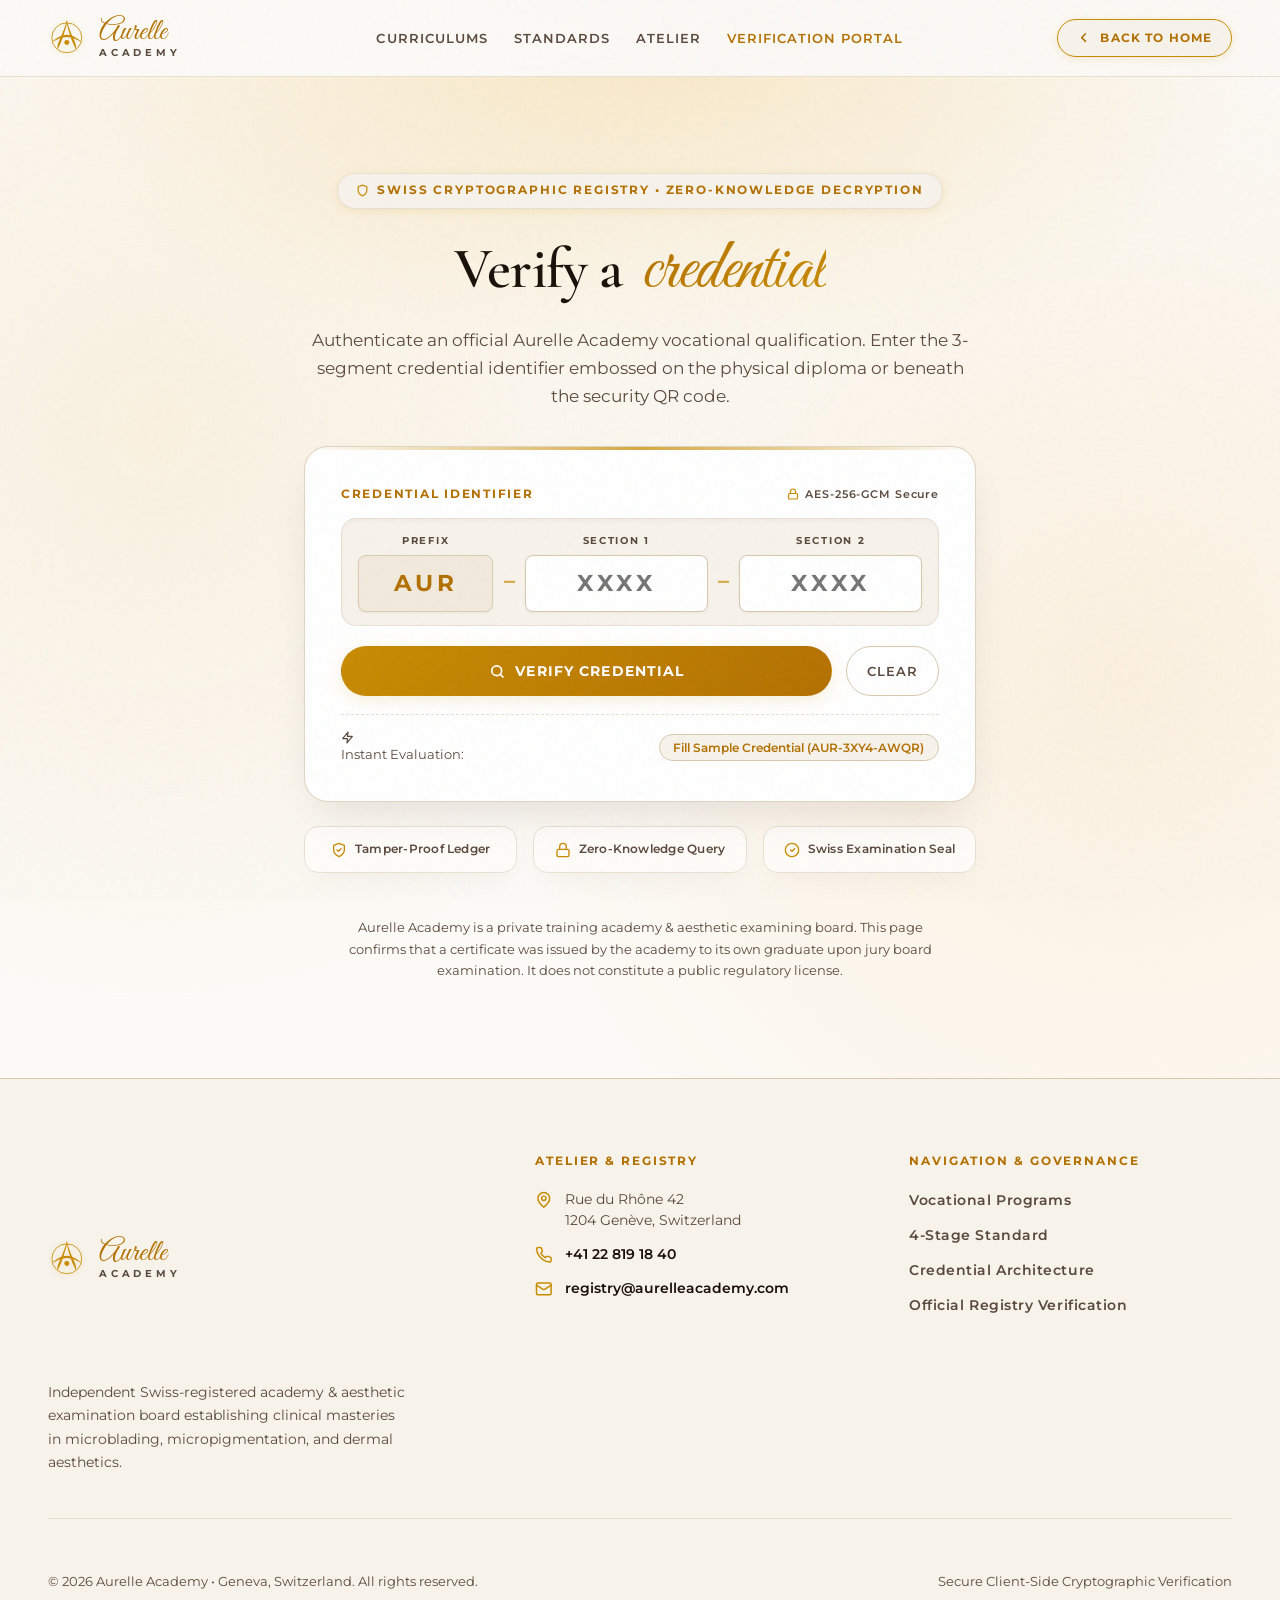
==== commit 612a892e: "style(verify): align navbar with symmetric 3-column layout and back to home action" ====
--- a/verify/index.html
+++ b/verify/index.html
@@ -19,7 +19,7 @@
 
   <header class="site-header">
     <div class="container site-header__row">
-      <a class="wordmark" href="../" aria-label="Aurelle Academy home">
+      <a class="wordmark" href="../" aria-label="Aurelle Academy Home">
         <svg class="wordmark__mark" viewBox="0 0 100 100" fill="none" aria-hidden="true">
           <circle cx="50" cy="50" r="46" stroke="currentColor" stroke-opacity="0.32" stroke-width="1.1" stroke-dasharray="2 3"/>
           <circle cx="50" cy="50" r="39.8" stroke="currentColor" stroke-width="2.3"/>
@@ -32,10 +32,20 @@
           <span class="wordmark__sub">Academy</span>
         </span>
       </a>
-      <nav class="nav" aria-label="Primary">
-        <a href="../">Home</a>
-        <a href="./" aria-current="page">Verify</a>
+
+      <nav class="nav" aria-label="Primary Navigation">
+        <a href="../#programs">Curriculums</a>
+        <a href="../#qualification">Standards</a>
+        <a href="../#atelier">Atelier</a>
+        <a href="./" aria-current="page">Verification Portal</a>
       </nav>
+
+      <div class="site-header__action">
+        <a class="nav-verify-btn" href="../">
+          <svg viewBox="0 0 24 24" width="14" height="14" fill="none" stroke="currentColor" stroke-width="2.4" stroke-linecap="round" stroke-linejoin="round" aria-hidden="true"><path d="m15 18-6-6 6-6"/></svg>
+          Back to Home
+        </a>
+      </div>
     </div>
   </header>
 
--- a/assets/css/core.css
+++ b/assets/css/core.css
@@ -83,8 +83,21 @@
 }
 
 html {
+  font-size: 16px;
   scroll-behavior: smooth;
   -webkit-text-size-adjust: 100%;
+}
+
+@media (max-width: 48rem) {
+  html {
+    font-size: 15px;
+  }
+}
+
+@media (max-width: 25rem) {
+  html {
+    font-size: 14px;
+  }
 }
 
 body {
--- a/assets/css/components.css
+++ b/assets/css/components.css
@@ -26,7 +26,7 @@
   align-items: center;
   gap: 0.85rem;
   text-decoration: none;
-  flex: none;
+  flex: 0 0 13.5rem;
 }
 
 .wordmark__mark {
@@ -71,7 +71,7 @@
   display: flex;
   align-items: center;
   justify-content: flex-end;
-  flex: none;
+  flex: 0 0 13.5rem;
 }
 
 .nav a {
@@ -101,8 +101,39 @@
 }
 
 @media (max-width: 50rem) {
+  .wordmark,
+  .site-header__action {
+    flex: none;
+  }
   .nav {
     display: none;
+  }
+}
+
+@media (max-width: 36rem) {
+  .site-header__row {
+    min-height: 4.1rem;
+    gap: 0.75rem;
+  }
+  .wordmark__mark {
+    width: 2rem;
+    height: 2rem;
+  }
+  .wordmark__name {
+    font-size: 1.55rem;
+  }
+  .wordmark__sub {
+    font-size: 0.58rem;
+    letter-spacing: 0.28em;
+  }
+  .nav-verify-btn {
+    padding: 0.45rem 0.85rem;
+    font-size: 0.68rem;
+    gap: 0.4rem;
+  }
+  .nav-verify-btn svg {
+    width: 0.82rem;
+    height: 0.82rem;
   }
 }
 
--- a/assets/css/verify.css
+++ b/assets/css/verify.css
@@ -18,10 +18,10 @@
 
 .verify__title {
   font-family: var(--font-serif);
-  font-size: clamp(2.4rem, 6vw, 3.6rem);
+  font-size: clamp(1.85rem, 5vw, 3.6rem);
   font-weight: 600;
   letter-spacing: -0.015em;
-  line-height: 1.1;
+  line-height: 1.12;
   color: var(--text);
 }
 
@@ -36,9 +36,10 @@
 }
 
 .verify__lead {
-  margin-top: 1.1rem;
-  color: var(--text-muted);
-  font-size: 1.05rem;
+  margin-top: 1rem;
+  color: var(--text-muted);
+  font-size: clamp(0.92rem, 1.8vw, 1.05rem);
+  line-height: 1.65;
 }
 
 .verify__badge {
@@ -370,6 +371,26 @@
   border: 1.5px dashed oklch(0.72 0.14 80 / 0.4);
   border-radius: calc(var(--radius-l) - 6px);
   pointer-events: none;
+  z-index: 1;
+}
+
+.result article.card::after {
+  content: "";
+  position: absolute;
+  inset: 0;
+  pointer-events: none;
+  background-image: url("../img/guilloche-watermark.svg");
+  background-repeat: no-repeat;
+  background-position: center 46%;
+  background-size: min(92%, 660px) auto;
+  opacity: 0.14;
+  z-index: 0;
+  mix-blend-mode: multiply;
+}
+
+.result article.card > * {
+  position: relative;
+  z-index: 2;
 }
 
 .result__cert-header {
@@ -463,7 +484,7 @@
 
 .result__name {
   font-family: var(--font-script);
-  font-size: clamp(2.8rem, 7vw, 4rem);
+  font-size: clamp(2.1rem, 6.5vw, 4rem);
   line-height: 1.05;
   color: var(--gold-strong);
   margin-bottom: 1.25rem;
@@ -494,6 +515,17 @@
   font-weight: 600;
   color: var(--text);
   line-height: 1.3;
+}
+
+.result__statement {
+  font-family: var(--font-serif);
+  font-style: italic;
+  font-size: 0.95rem;
+  color: var(--text-muted);
+  margin-top: 0.45rem;
+  line-height: 1.4;
+  border-top: 1px dashed var(--line-soft);
+  padding-top: 0.45rem;
 }
 
 .result__grid {
@@ -577,9 +609,28 @@
 }
 
 .result__actions {
-  margin-top: 2rem;
+  margin-top: 2.25rem;
   display: flex;
   justify-content: center;
+  align-items: center;
+}
+
+.result__copy-btn {
+  box-shadow: 0 4px 15px var(--gold-glow);
+  transition: all 0.25s var(--ease);
+}
+
+.result__copy-btn:hover {
+  transform: translateY(-2px);
+  box-shadow: 0 8px 24px oklch(0.68 0.15 80 / 0.32);
+}
+
+.result__copy-btn.is-copied {
+  background: var(--ok) !important;
+  color: #ffffff !important;
+  border-color: var(--ok) !important;
+  box-shadow: 0 4px 16px oklch(0.48 0.15 145 / 0.35) !important;
+  transform: translateY(-1px);
 }
 
 .result__msg {
@@ -593,6 +644,52 @@
   margin-inline: auto;
   margin-top: 2.75rem;
   text-align: center;
+}
+
+@media (max-width: 36rem) {
+  .verify {
+    padding-block: 2.5rem 3.5rem;
+  }
+  .verify__form {
+    padding: 1.25rem 0.95rem;
+    margin-top: 1.65rem;
+  }
+  .segmented-control {
+    padding: 0.6rem 0.45rem;
+    gap: 0.3rem;
+  }
+  .segment__input {
+    font-size: 1.1rem;
+    padding: 0.65rem 0.15rem;
+    letter-spacing: 0.12em;
+  }
+  .segment-divider {
+    font-size: 1.05rem;
+  }
+  .result article.card {
+    padding: 1.5rem 1.1rem;
+  }
+  .result__header {
+    flex-direction: column;
+    text-align: center;
+    gap: 0.85rem;
+  }
+  .result__course-wrap {
+    padding: 0.8rem 1rem;
+  }
+  .result__course {
+    font-size: 1.15rem;
+  }
+  .result__grid {
+    grid-template-columns: 1fr 1fr;
+    gap: 1rem;
+    padding-top: 1.2rem;
+  }
+  .result__stamp-seal {
+    width: 4.5rem;
+    height: 4.5rem;
+    font-size: 0.46rem;
+  }
 }
 
 /* Dedicated Print Letterhead Stylesheet */
